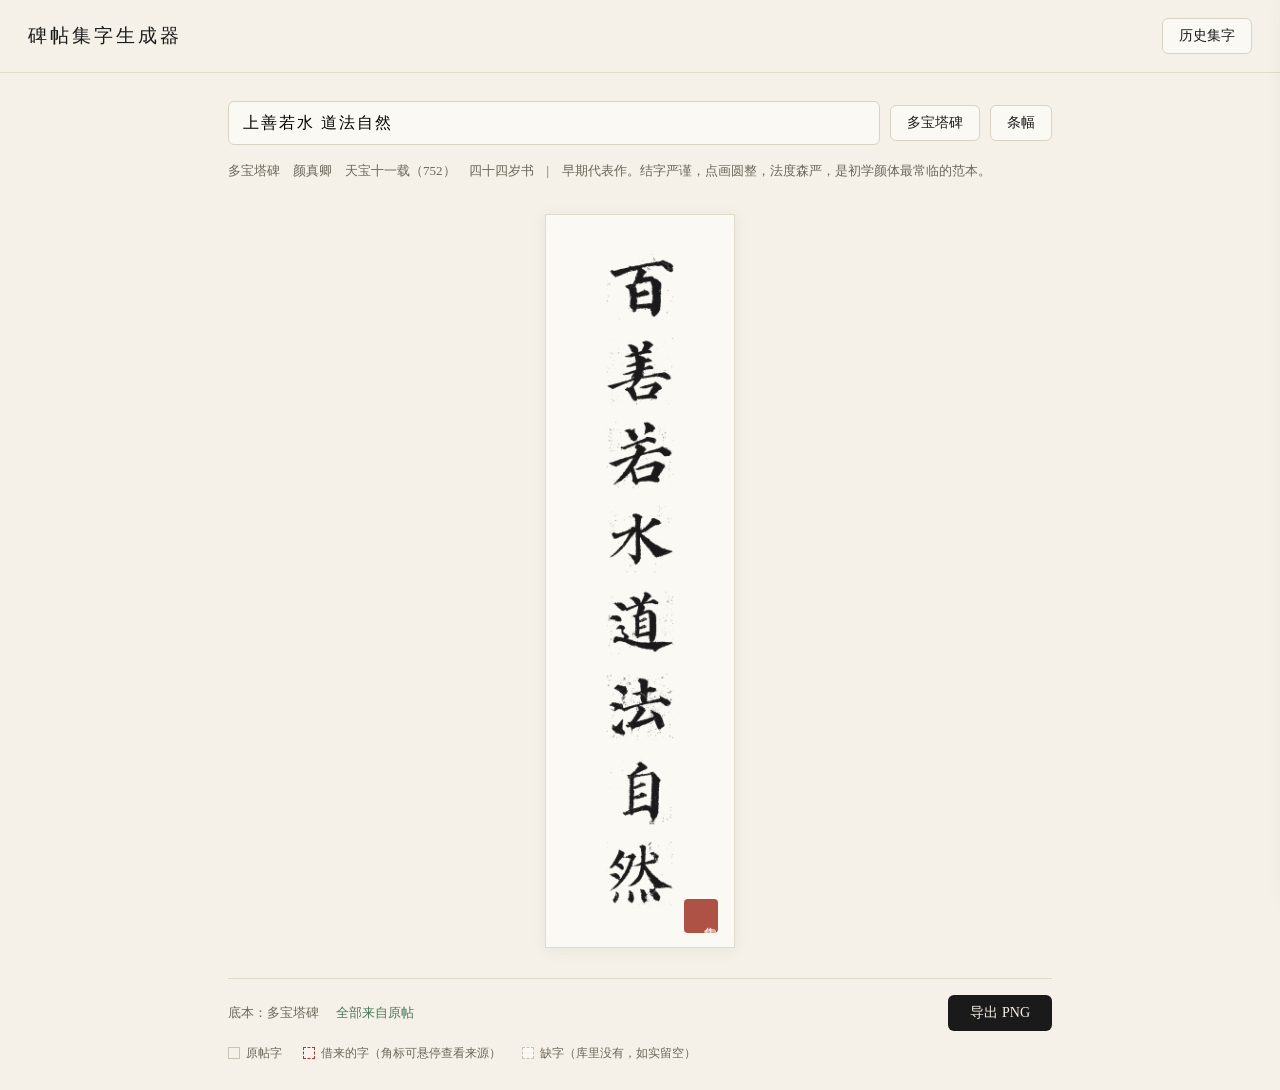
==== web/index.html @ 42e46e3f "前端搭建+测试，等待数据" ====
<!DOCTYPE html>
<html lang="zh-CN" data-page-node-id="PoXSFYNi9egnEVrEG8FPwe">
<head data-page-node-id="z7vvylhZ6XLhhasfhbYcDS">
<meta charset="UTF-8" data-page-node-id="A1B5g1z6TQz0RDO9oqLNQr">
<meta name="viewport" content="width=device-width, initial-scale=1" data-page-node-id="MuIYAdv2phf5uIZkKPqjcP">
<title>碑帖集字生成器</title>
<link rel="stylesheet" href="style.css" data-page-node-id="IcB8eewXYwDT5XZEuqdpUU">
</head>
<body data-page-node-id="g42c6vEauLNXxkxGmRFKpQ">

<header class="topbar" data-page-node-id="ZEiucWoKttqXVTKVbA5LQV">
  <div class="logo" data-page-node-id="zH87fqNtF1dRF7TKGhfFh7">碑帖集字生成器</div>
  <button class="ghost" id="btnHistory" data-page-node-id="iAsREY47fv35hivr58J6F5">历史集字</button>
</header>

<main data-page-node-id="W1yF9pCwH8JaneRxsjH8tr">
  <section class="panel" data-page-node-id="Lt58buv0THlxbLHks04Sgv">
    <div class="row" data-page-node-id="KdD2XFUH9l5Tf00s6TeVOu">
      <input id="input" type="text" value="上善若水 道法自然" placeholder="输入一句话；对联请用空格分隔上下联" data-page-node-id="TnnkihbDirbengheL3lZ30">
      <button class="pick" id="btnBook" data-page-node-id="PstMcnFaTiGnsrbPrAPo8D">多宝塔碑</button>
      <button class="pick" id="btnLayout" data-page-node-id="KDxjgt4svJtD3LAnMjnX55">条幅</button>
    </div>
    <p class="intro" id="intro" data-page-node-id="yrBNL8CUMLg8foGzc1xFFQ"></p>
  </section>

  <section class="stage" data-page-node-id="hpOHIgTHkry0eaatCOYhM5">
    <div class="paper" data-page-node-id="XkIh4xm1wtC2Z7TMZsymO9">
      <div class="strip" id="strip" data-page-node-id="yNUAGBFB0jrQSoFfKrf19T"></div>
      <div class="seal" aria-hidden="true"></div>
    </div>
  </section>

  <section class="footbar" data-page-node-id="05WVgeD60txyMHF4ep0aMw">
    <div class="meta" data-page-node-id="zonQIxD0BZKVv5IjvkyKGX">
      <span id="srcInfo" data-page-node-id="q1j4TudUSSFohd8UThv1Jd"></span>
      <span class="state" id="stateInfo" data-page-node-id="xio2CXDuVxIFLk4uQQMvks"></span>
    </div>
    <button class="primary" id="btnExport" data-page-node-id="1uhlFaOGq3Mh2qHqj0kIRc">导出 PNG</button>
  </section>

  <section class="legend" data-page-node-id="ZLfseDaN6XyqcUNEDbDiPi">
    <span class="lg" data-page-node-id="OpT70aha82l1AgyII3xhNd"><i class="sw normal" data-page-node-id="Yr0oyy7pjpxhljyJZxRPsq"></i>原帖字</span>
    <span class="lg" data-page-node-id="Jp7pAUW5Zle5Kvue6JY3iK"><i class="sw borrowed" data-page-node-id="7H3K8Dh6MF6Op1BE3G0eW1"></i>借来的字（角标可悬停查看来源）</span>
    <span class="lg" data-page-node-id="IQHHhQPVar0iAv4Hzkb7lf"><i class="sw missing" data-page-node-id="7rftCrnGpKrdBtlDjeU5Du"></i>缺字（库里没有，如实留空）</span>
  </section>
</main>

<div class="tip" id="tip" data-page-node-id="UM6le1sP8lPMt4aDyNH6Fa"></div>

<div class="history-mask" id="historyMask"></div>
<aside class="history-panel" id="historyPanel">
  <div class="hhead">
    <span>历史集字</span>
    <button class="ghost" id="historyClose">关闭</button>
  </div>
  <div class="hlist" id="historyList"></div>
</aside>

<script src="data.js"></script>
<script src="app.js"></script>
</body>
</html>
---- web/style.css ----
/* 碑帖集字生成器 · 样式
   配色：宣纸米白 + 墨黑 + 朱砂红
   字形：原帖字用真实拓本单字图（透明底墨字 PNG，base64 内嵌于 data.js） */

* { box-sizing: border-box; }

body {
  margin: 0;
  background: #F5F1E8;
  color: #1A1A1A;
  font-family: "Songti SC", "SimSun", "STSong", "Source Han Serif SC", serif;
}

.topbar {
  display: flex;
  align-items: center;
  justify-content: space-between;
  padding: 18px 28px;
  border-bottom: 1px solid #E0DACB;
  background: #F5F1E8;
}

.logo { font-size: 19px; letter-spacing: 3px; }

button {
  font-family: inherit;
  cursor: pointer;
  border-radius: 6px;
  transition: background 0.15s;
}

.ghost, .pick {
  background: #FBF9F3;
  border: 1px solid #D8D2C2;
  color: #1A1A1A;
  padding: 8px 16px;
  font-size: 14px;
}

.ghost:hover, .pick:hover { background: #FFFDF7; }

.primary {
  background: #1A1A1A;
  color: #F5F1E8;
  border: none;
  padding: 9px 22px;
  font-size: 14px;
}

.primary:hover { background: #333; }

main { max-width: 880px; margin: 0 auto; padding: 28px; }

.row { display: flex; gap: 10px; align-items: center; }

#input {
  flex: 1;
  padding: 12px 14px;
  font-size: 16px;
  font-family: inherit;
  letter-spacing: 2px;
  background: #FBF9F3;
  border: 1px solid #D8D2C2;
  border-radius: 6px;
}

.intro {
  margin: 14px 0 0;
  font-size: 13px;
  color: #6B6659;
  line-height: 1.9;
}

.stage { display: flex; justify-content: center; margin: 30px 0; }

.paper {
  position: relative;
  background: #FBF9F3;
  border: 1px solid #E0DACB;
  box-shadow: 0 2px 14px rgba(90, 80, 60, 0.08);
  padding: 34px 44px;
  min-width: 190px;
}

/* 页面印章：盖在纸的右下角 */
.seal {
  position: absolute;
  right: 16px;
  bottom: 14px;
  width: 34px;
  height: 34px;
  border-radius: 4px;
  background: #A84438;
  color: #FBF9F3;
  font-size: 13px;
  line-height: 1.3;
  text-align: center;
  writing-mode: vertical-rl;
  letter-spacing: 1px;
  padding-top: 3px;
  opacity: 0.92;
  user-select: none;
}
.seal::before { content: "集字"; }

.strip {
  display: flex;
  flex-direction: column;
  align-items: center;
  gap: 8px;
}

/* 对联：右为上联（第一列排右边），两列并排 */
.strip.duilian {
  flex-direction: row-reverse;
  align-items: flex-start;
  gap: 34px;
}

.col {
  display: flex;
  flex-direction: column;
  align-items: center;
  gap: 8px;
}

.glyph {
  position: relative;
  width: 76px;
  height: 76px;
  display: flex;
  align-items: center;
  justify-content: center;
  font-size: 50px;
  color: #1A1A1A;
  cursor: default;
}

/* 原帖字：真实拓本图，占满格子 */
.glyph img {
  width: 100%;
  height: 100%;
  object-fit: contain;
  pointer-events: none;
}

/* 输入简体、碑上是繁体时，左下角小字提示原输入 */
.glyph .variant {
  position: absolute;
  left: 3px;
  bottom: 2px;
  font-size: 10px;
  color: #B0AA99;
}

.glyph.borrowed {
  background: #FCF2F0;
  border: 1px dashed #9E3D32;
}

.glyph.borrowed .dot {
  position: absolute;
  top: 5px;
  right: 5px;
  width: 8px;
  height: 8px;
  border-radius: 50%;
  background: #9E3D32;
}

.glyph.missing {
  color: #B4AEA0;
  background: #FAF8F3;
  border: 1px dashed #C9C3B5;
  font-size: 20px;
}

/* 缺字格下方显示输入的原字 */
.glyph.missing .mini {
  position: absolute;
  bottom: 3px;
  left: 0;
  right: 0;
  text-align: center;
  font-size: 11px;
  letter-spacing: 0;
  color: #C0BAAB;
}

.footbar {
  display: flex;
  align-items: center;
  justify-content: space-between;
  border-top: 1px solid #E0DACB;
  padding-top: 16px;
}

.meta { font-size: 13px; color: #6B6659; }
.meta span { margin-right: 14px; }

.state.ok { color: #4A7A5A; }
.state.warn { color: #B07A2A; }
.state.none { color: #9A948A; }

.legend {
  margin-top: 14px;
  font-size: 12px;
  color: #6B6659;
}

.lg { margin-right: 18px; }

.sw {
  display: inline-block;
  width: 12px;
  height: 12px;
  margin-right: 6px;
  vertical-align: -2px;
  border: 1px solid #C9C3B5;
}

.sw.borrowed { background: #FCF2F0; border: 1px dashed #9E3D32; }
.sw.missing { background: #FAF8F3; border: 1px dashed #C9C3B5; }

.tip {
  position: absolute;
  display: none;
  max-width: 280px;
  padding: 10px 14px;
  background: #1A1A1A;
  color: #F5F1E8;
  font-size: 12px;
  line-height: 1.9;
  border-radius: 6px;
  white-space: pre-line;
  z-index: 30;
}

.tip.show { display: block; }

/* ---------- 历史集字面板 ---------- */

.history-mask {
  display: none;
  position: fixed;
  inset: 0;
  background: rgba(26, 26, 26, 0.35);
  z-index: 40;
}

.history-mask.open { display: block; }

.history-panel {
  position: fixed;
  top: 0;
  right: -360px;
  width: 340px;
  height: 100%;
  background: #FBF9F3;
  border-left: 1px solid #E0DACB;
  box-shadow: -6px 0 24px rgba(90, 80, 60, 0.18);
  transition: right 0.22s ease;
  z-index: 50;
  display: flex;
  flex-direction: column;
}

.history-panel.open { right: 0; }

.hhead {
  display: flex;
  align-items: center;
  justify-content: space-between;
  padding: 16px 18px;
  border-bottom: 1px solid #E0DACB;
  font-size: 15px;
  letter-spacing: 2px;
}

.hlist {
  flex: 1;
  overflow-y: auto;
  padding: 10px 14px;
}

.hrow {
  display: flex;
  align-items: center;
  gap: 10px;
  padding: 10px 10px;
  border: 1px solid #EAE5D6;
  border-radius: 6px;
  margin-bottom: 8px;
  cursor: pointer;
  background: #FFFDF7;
}

.hrow:hover { border-color: #D8D2C2; background: #FBF7EC; }

.htext {
  flex: 1;
  font-size: 15px;
  letter-spacing: 1px;
  overflow: hidden;
  text-overflow: ellipsis;
  white-space: nowrap;
}

.hmeta {
  font-size: 11px;
  color: #9A948A;
  white-space: nowrap;
}

.hdel {
  background: none;
  border: none;
  color: #B4AEA0;
  font-size: 12px;
  padding: 4px 6px;
}

.hdel:hover { color: #9E3D32; }

.empty {
  padding: 30px 10px;
  text-align: center;
  color: #9A948A;
  font-size: 13px;
  line-height: 2;
}
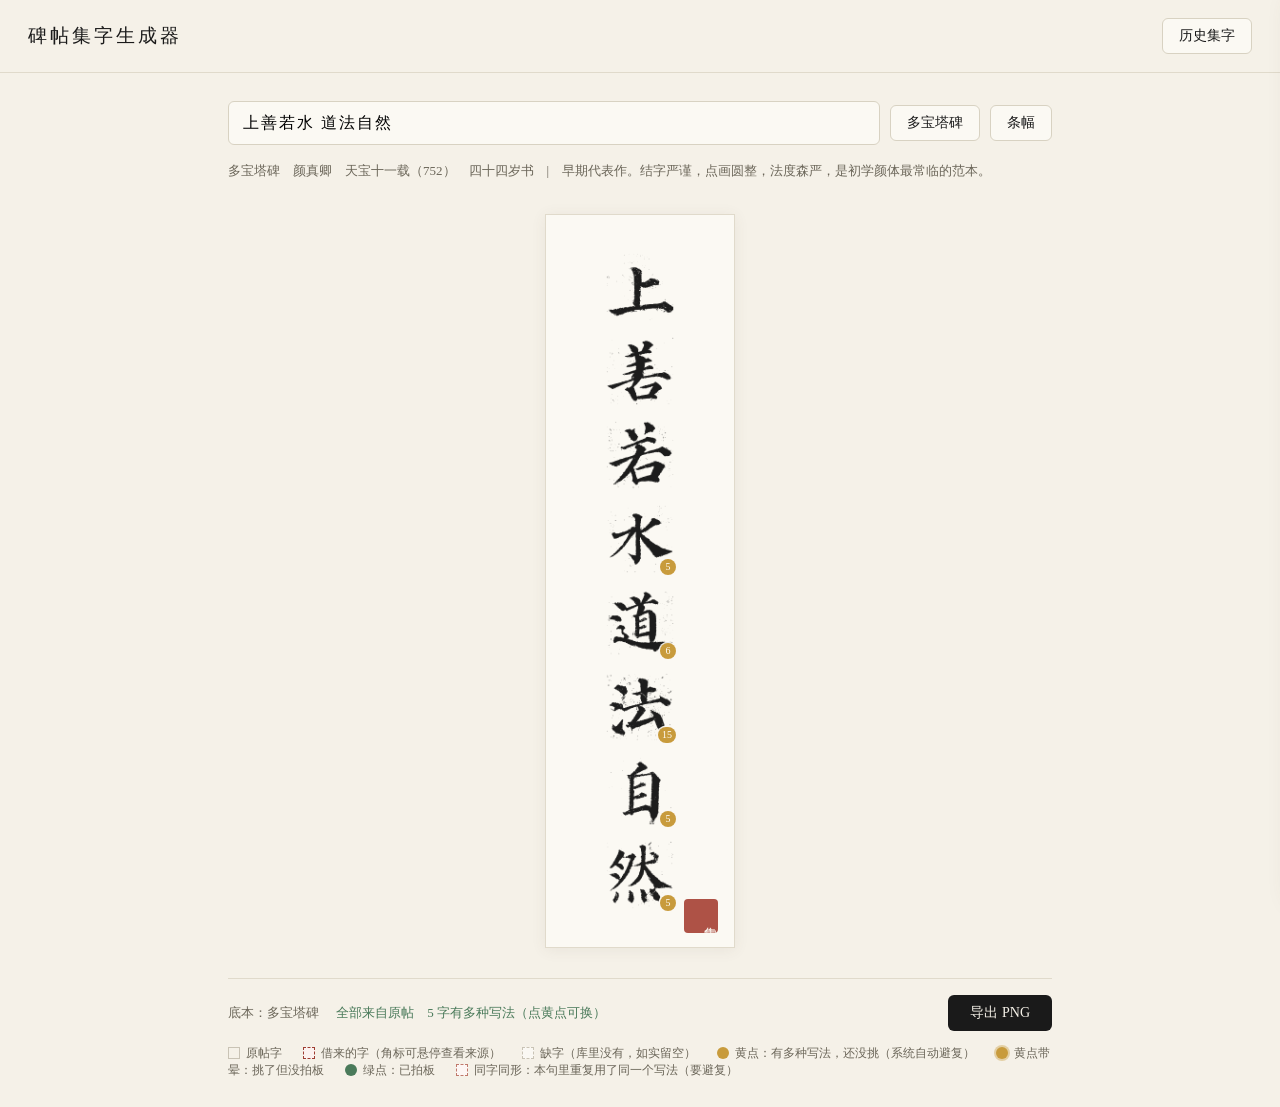
==== commit a7663fbe: "碑文05~09页入库1030字，前端支持多版本选择与自动避复" ====
--- a/web/index.html
+++ b/web/index.html
@@ -30,6 +30,26 @@
     </div>
   </section>
 
+  <!-- 多版本选择：点字格右下角的黄点展开，选完自动收起，角标变绿 -->
+  <section class="versions" id="versions">
+    <div class="vhead">
+      <span id="vTitle"></span>
+      <span class="vact">
+        <button class="ghost" id="vDefault"
+          data-tip="丢掉这次的选择，回到系统自动分配的那一版。&#10;自动避复的规则：这个字在本句第 n 次出现，就用第 n 种写法。">恢复默认</button>
+      </span>
+    </div>
+    <div class="vgrid" id="vGrid"></div>
+    <div class="vfoot">
+      <button class="primary" id="vConfirm"
+        data-tip="就用现在这一版。&#10;收起面板，角标变绿，并记在本机——下次打开还是它。">选好了</button>
+      <button class="ghost" id="vLater"
+        data-tip="先这样，但还不拍板。&#10;改动会留着，角标保持黄色——方便你把整句都试一遍，再回来逐个定。">再想想</button>
+      <span class="vfoot-note">点一个写法，上方立刻换，面板不关，可以连着试</span>
+    </div>
+    <p class="vhint">每个写法下面标着「本句<b>别处</b>还有几处用了它」。<b class="warn">标红</b>的表示选了会跟别处撞成同字同形——书法忌讳这个，叫避复。系统自动避让时会绕开，你手动挑的时候也照看得见；鼠标停在红字上，会告诉你撞在第几个字。</p>
+  </section>
+
   <section class="footbar" data-page-node-id="05WVgeD60txyMHF4ep0aMw">
     <div class="meta" data-page-node-id="zonQIxD0BZKVv5IjvkyKGX">
       <span id="srcInfo" data-page-node-id="q1j4TudUSSFohd8UThv1Jd"></span>
@@ -42,6 +62,10 @@
     <span class="lg" data-page-node-id="OpT70aha82l1AgyII3xhNd"><i class="sw normal" data-page-node-id="Yr0oyy7pjpxhljyJZxRPsq"></i>原帖字</span>
     <span class="lg" data-page-node-id="Jp7pAUW5Zle5Kvue6JY3iK"><i class="sw borrowed" data-page-node-id="7H3K8Dh6MF6Op1BE3G0eW1"></i>借来的字（角标可悬停查看来源）</span>
     <span class="lg" data-page-node-id="IQHHhQPVar0iAv4Hzkb7lf"><i class="sw missing" data-page-node-id="7rftCrnGpKrdBtlDjeU5Du"></i>缺字（库里没有，如实留空）</span>
+    <span class="lg"><i class="sw vdot-y"></i>黄点：有多种写法，还没挑（系统自动避复）</span>
+    <span class="lg"><i class="sw vdot-t"></i>黄点带晕：挑了但没拍板</span>
+    <span class="lg"><i class="sw vdot-g"></i>绿点：已拍板</span>
+    <span class="lg"><i class="sw dup"></i>同字同形：本句里重复用了同一个写法（要避复）</span>
   </section>
 </main>
 
--- a/web/style.css
+++ b/web/style.css
@@ -175,6 +175,13 @@
   font-size: 20px;
 }
 
+/* 同字同形：本句里同一个写法被用了两次以上（书法忌讳，要避复） */
+.glyph.dup {
+  background: #FDF6F4;
+  outline: 1px dashed #C0796B;
+  outline-offset: -1px;
+}
+
 /* 缺字格下方显示输入的原字 */
 .glyph.missing .mini {
   position: absolute;
@@ -187,6 +194,179 @@
   color: #C0BAAB;
 }
 
+/* ---------- 多版本角标 ----------
+   挂在字格右下角：黄=用的是默认版本（还没挑），绿=手动挑过
+   角标里写的是这个字在碑里一共有几种写法 */
+.glyph .vdot {
+  position: absolute;
+  right: 2px;
+  bottom: 2px;
+  min-width: 16px;
+  height: 16px;
+  padding: 0 4px;
+  border-radius: 8px;
+  background: #C89B3C;
+  color: #FFFDF7;
+  font-size: 10px;
+  line-height: 16px;
+  text-align: center;
+  cursor: pointer;
+  user-select: none;
+  box-shadow: 0 0 0 1.5px rgba(251, 249, 243, 0.9);
+  transition: transform 0.12s, background 0.12s;
+}
+
+.glyph .vdot:hover { transform: scale(1.2); }
+
+/* 挑过了但还没拍板：黄点外面多一圈浅黄晕 */
+.glyph .vdot.tentative {
+  box-shadow: 0 0 0 1.5px rgba(251, 249, 243, 0.9), 0 0 0 3px rgba(200, 155, 60, 0.4);
+}
+
+/* 拍板了 */
+.glyph .vdot.picked { background: #4A7A5A; }
+
+/* ---------- 版本选择区 ---------- */
+
+.versions {
+  display: none;
+  margin: 4px 0 24px;
+  padding: 16px 18px;
+  background: #FBF9F3;
+  border: 1px solid #E0DACB;
+  border-radius: 8px;
+  box-shadow: 0 2px 10px rgba(90, 80, 60, 0.06);
+}
+
+.versions.open {
+  display: block;
+  animation: vfade 0.18s ease;
+}
+
+@keyframes vfade {
+  from { opacity: 0; transform: translateY(-6px); }
+  to { opacity: 1; transform: none; }
+}
+
+.vhead {
+  display: flex;
+  align-items: center;
+  justify-content: space-between;
+  gap: 12px;
+  font-size: 14px;
+  letter-spacing: 1px;
+  padding-bottom: 12px;
+  border-bottom: 1px solid #EAE5D6;
+}
+
+.vact { display: flex; gap: 8px; flex-shrink: 0; }
+.vact .ghost { padding: 5px 12px; font-size: 13px; }
+
+.vgrid {
+  display: grid;
+  grid-template-columns: repeat(auto-fill, minmax(86px, 1fr));
+  gap: 10px;
+  padding: 14px 0 4px;
+  max-height: 340px;
+  overflow-y: auto;
+}
+
+.vitem {
+  position: relative;
+  padding: 6px 4px 38px;
+  border: 1px solid #EAE5D6;
+  border-radius: 6px;
+  background: #FFFDF7;
+  cursor: pointer;
+  text-align: center;
+  transition: border-color 0.12s, background 0.12s;
+}
+
+.vitem:hover { border-color: #C89B3C; background: #FFFBF0; }
+
+.vitem.on {
+  border-color: #4A7A5A;
+  background: #F4F8F4;
+  box-shadow: 0 0 0 2px rgba(74, 122, 90, 0.18);
+}
+
+.vitem img {
+  width: 100%;
+  height: 58px;
+  object-fit: contain;
+  pointer-events: none;
+}
+
+.vcap {
+  position: absolute;
+  left: 5px;
+  bottom: 21px;
+  font-size: 10px;
+  color: #4A7A5A;
+}
+
+.vitem:not(.on) .vcap { color: #9A948A; }
+
+.vsrc {
+  position: absolute;
+  right: 5px;
+  bottom: 21px;
+  font-size: 10px;
+  color: #B4AEA0;
+}
+
+/* 避复提示：这个写法在本句别处还用了几处 */
+.vused {
+  position: absolute;
+  left: 0;
+  right: 0;
+  bottom: 5px;
+  font-size: 10px;
+  text-align: center;
+  color: #B4AEA0;
+  letter-spacing: 0;
+}
+
+/* 撞了：朱砂色提醒，鼠标停上去能看见撞在第几个字 */
+.vused.dup {
+  color: #9E3D32;
+  font-weight: bold;
+}
+
+/* 按钮行：【选好了】确认，【再想想】留着改动先不拍板 */
+.vfoot {
+  display: flex;
+  align-items: center;
+  gap: 10px;
+  padding-top: 14px;
+  border-top: 1px solid #EAE5D6;
+}
+
+.vfoot .primary, .vfoot .ghost {
+  padding: 8px 22px;
+  font-size: 14px;
+  letter-spacing: 1px;
+}
+
+.vfoot .ghost { color: #6B6659; }
+
+.vfoot-note {
+  font-size: 12px;
+  color: #9A948A;
+  line-height: 1.6;
+  margin-left: 2px;
+}
+
+.vhint {
+  margin: 12px 0 0;
+  font-size: 12px;
+  line-height: 1.8;
+  color: #8A8474;
+}
+
+.vhint b { color: #6B6659; font-weight: normal; }
+.vhint b.warn { color: #9E3D32; }
+
 .footbar {
   display: flex;
   align-items: center;
@@ -221,6 +401,17 @@
 
 .sw.borrowed { background: #FCF2F0; border: 1px dashed #9E3D32; }
 .sw.missing { background: #FAF8F3; border: 1px dashed #C9C3B5; }
+.sw.dup { background: #FDF6F4; border: 1px dashed #C0796B; }
+
+/* 图例里的小圆点：黄=没挑、黄带晕=挑了没拍板、绿=已拍板 */
+.sw.vdot-y, .sw.vdot-g, .sw.vdot-t {
+  border: none;
+  border-radius: 50%;
+  width: 12px;
+}
+.sw.vdot-y { background: #C89B3C; }
+.sw.vdot-g { background: #4A7A5A; }
+.sw.vdot-t { background: #C89B3C; box-shadow: 0 0 0 2px rgba(200, 155, 60, 0.4); }
 
 .tip {
   position: absolute;
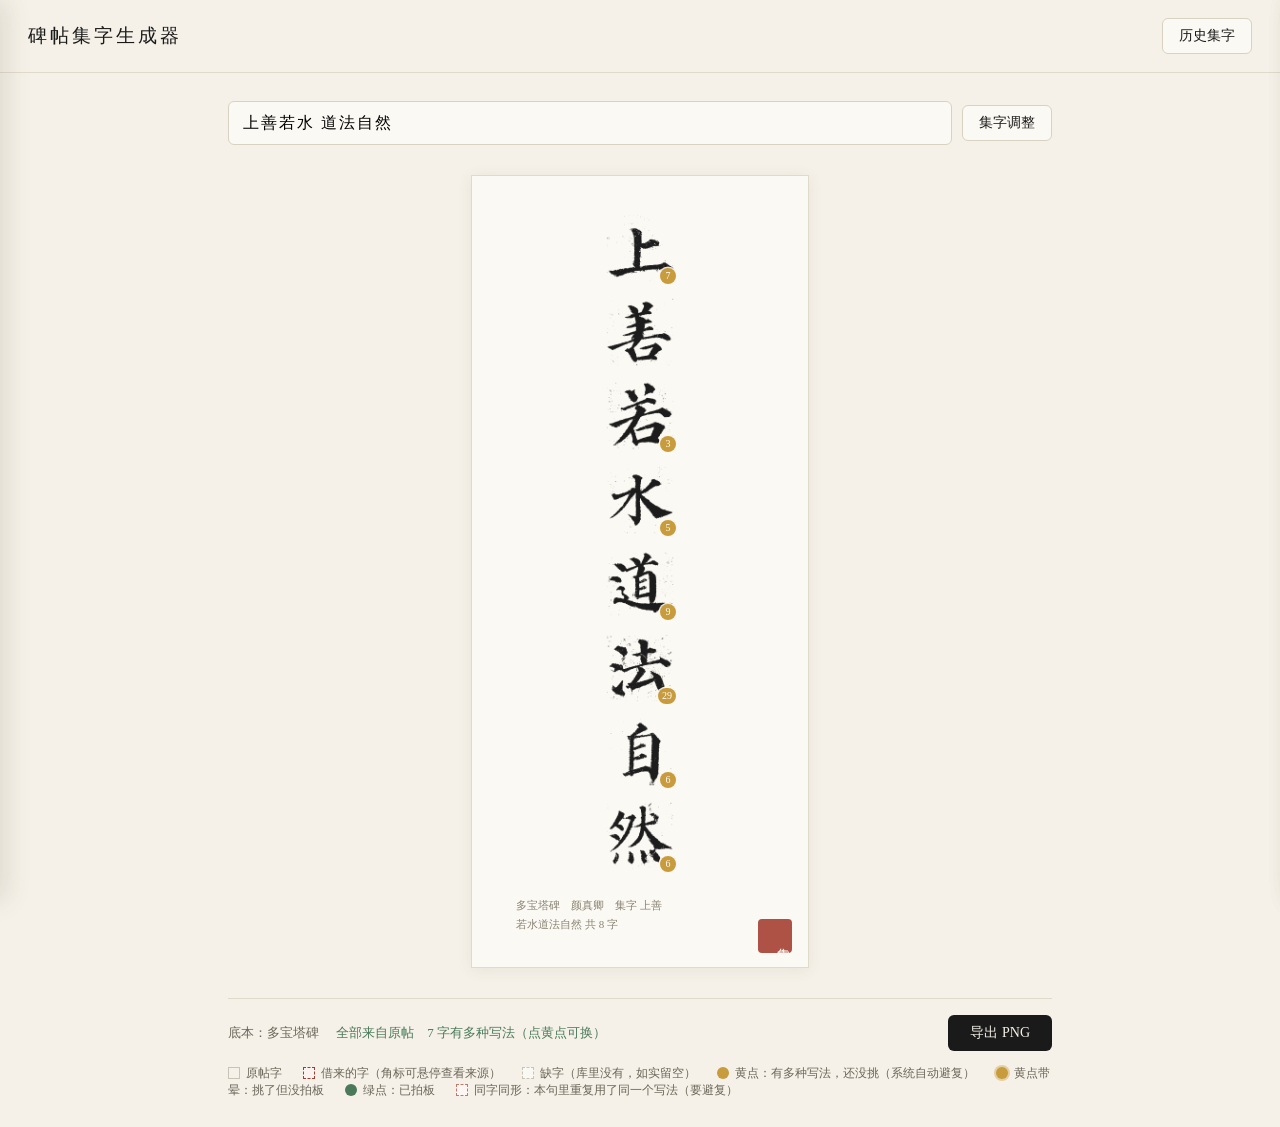
==== commit 282f24c4: "集字调整面板上线（样式篇），自检112项全过 - 前端：新增集字调整抽屉——目录在右、窗格向左展开，收纳底本/排版/字色/落款印章 - 前端：三种字色（墨色/朱砂/原图）共用同一张字形图，体积零开销 " ====
--- a/web/index.html
+++ b/web/index.html
@@ -17,16 +17,16 @@
   <section class="panel" data-page-node-id="Lt58buv0THlxbLHks04Sgv">
     <div class="row" data-page-node-id="KdD2XFUH9l5Tf00s6TeVOu">
       <input id="input" type="text" value="上善若水 道法自然" placeholder="输入一句话；对联请用空格分隔上下联" data-page-node-id="TnnkihbDirbengheL3lZ30">
-      <button class="pick" id="btnBook" data-page-node-id="PstMcnFaTiGnsrbPrAPo8D">多宝塔碑</button>
-      <button class="pick" id="btnLayout" data-page-node-id="KDxjgt4svJtD3LAnMjnX55">条幅</button>
+      <button class="pick" id="btnAdjust"
+        data-tip="打开右侧的调整面板：底本、排版、字色都在这里。&#10;面板从右边滑出来，左边的目录可以切换分组。">集字调整</button>
     </div>
-    <p class="intro" id="intro" data-page-node-id="yrBNL8CUMLg8foGzc1xFFQ"></p>
   </section>
 
   <section class="stage" data-page-node-id="hpOHIgTHkry0eaatCOYhM5">
-    <div class="paper" data-page-node-id="XkIh4xm1wtC2Z7TMZsymO9">
+    <div class="paper" id="mainPaper" data-page-node-id="XkIh4xm1wtC2Z7TMZsymO9">
       <div class="strip" id="strip" data-page-node-id="yNUAGBFB0jrQSoFfKrf19T"></div>
-      <div class="seal" aria-hidden="true"></div>
+      <div class="credit" id="credit"></div>
+      <div class="seal" id="seal" aria-hidden="true"></div>
     </div>
   </section>
 
@@ -71,6 +71,38 @@
 
 <div class="tip" id="tip" data-page-node-id="UM6le1sP8lPMt4aDyNH6Fa"></div>
 
+<!-- 预览窗格：和右边的设置抽屉对称，从左边滑出。
+     它显示的是"改动后"，主区域保持"改动前"，两边并排一眼看出差别 -->
+<aside class="preview" id="preview">
+  <div class="phead">
+    <span>改动后（预览）</span>
+    <button class="ghost" id="btnZoom"
+      data-tip="把预览铺满设置窗口以外的整块屏幕。&#10;长对联、长条幅用它看全；再点一次还原。">放大</button>
+  </div>
+  <div class="pbody" id="pbody">
+    <div class="pcol before" id="paneBefore">
+      <div class="plabel">改动前（现在这样）</div>
+      <div class="paper" id="beforePaper">
+        <div class="strip" id="beforeStrip"></div>
+        <div class="credit" id="beforeCredit"></div>
+        <div class="seal" aria-hidden="true"></div>
+      </div>
+    </div>
+    <div class="pcol after">
+      <div class="plabel">改动后（应用之后）</div>
+      <div class="paper" id="previewPaper">
+        <div class="strip" id="previewStrip"></div>
+        <div class="credit" id="previewCredit"></div>
+        <div class="seal" id="previewSeal" aria-hidden="true"></div>
+      </div>
+    </div>
+  </div>
+  <div class="pfoot">
+    <span id="previewState"></span>
+    <span class="pn">这里就是导出 PNG 的样子</span>
+  </div>
+</aside>
+
 <div class="history-mask" id="historyMask"></div>
 <aside class="history-panel" id="historyPanel">
   <div class="hhead">
@@ -80,6 +112,77 @@
   <div class="hlist" id="historyList"></div>
 </aside>
 
+<!-- 集字调整：抽屉从右侧滑出，目录在右、窗格向左展开 -->
+<div class="drawer-mask" id="drawerMask"></div>
+<aside class="drawer" id="drawer">
+  <div class="dhead">
+    <span>集字调整</span>
+    <button class="ghost" id="drawerClose">收起</button>
+  </div>
+  <div class="dbody">
+    <div class="dpanes" id="dpanes">
+
+      <section class="dpane" data-key="style">
+        <h3 class="dtitle">底本</h3>
+        <div class="seg" id="bookSeg"></div>
+        <div class="bkinfo" id="bookInfo"></div>
+
+        <h3 class="dtitle">排版</h3>
+        <div class="seg" id="segLayout">
+          <button class="segbtn" data-v="条幅" id="btnLayout"
+            data-tip="单列竖排，从上往下一路写下来。&#10;最常见的条幅形式。">条幅</button>
+          <button class="segbtn" data-v="对联"
+            data-tip="两列并排。输入时用空格分隔上下联，&#10;如「上善若水 道法自然」——右边那一列是上联。">对联</button>
+        </div>
+
+        <h3 class="dtitle">字色</h3>
+        <div class="seg" id="segInk">
+          <button class="segbtn" data-v="ink" id="btnInk"
+            data-tip="碑刻最常见的样子：宣纸底、墨色字。">墨色</button>
+          <button class="segbtn" data-v="red"
+            data-tip="朱砂拓。古人用朱砂捶碑，多用于初拓、&#10;或为区别不同拓本。&#10;同一张字形图换的填充色，没有额外存图。">朱砂</button>
+          <button class="segbtn" data-v="rub"
+            data-tip="碑帖拓片本来的样子：黑底白字。&#10;整幅翻转得到的观感，不是另存一份原照片&#10;——那样体积要翻倍。">原图</button>
+        </div>
+        <p class="dnote">三种字色共用同一张字形图，只是换填充色或整幅反色，所以不额外占任何体积。</p>
+
+        <h3 class="dtitle">落款与印章</h3>
+        <div class="seg" id="segTail">
+          <button class="segbtn" data-v="credit"
+            data-tip="纸左下角那一行小字（碑名·作者·集了哪句·共几字）。&#10;关掉就是一张纯粹的字幅。">落款</button>
+          <button class="segbtn" data-v="seal"
+            data-tip="右下角那枚朱砂印。默认的是程序画的「集字」印，&#10;也可以换成你自己的。">印章</button>
+        </div>
+        <div class="sealbox">
+          <div class="sealprev">
+            <i id="sealPrevImg" class="empty"></i>
+            <span id="sealPrevTxt">默认「集字」印</span>
+          </div>
+          <div class="sealact">
+            <button class="ghost" id="btnSeal"
+              data-tip="选一张自己的印章图片。&#10;我在本机把白底去掉、缩到 160px 存起来——&#10;不联网、不上传任何东西。">更换印章…</button>
+            <button class="ghost" id="btnSealReset"
+              data-tip="丢掉自己上传的那枚，用回默认的「集字」印。">用回默认</button>
+            <input type="file" id="sealFile" accept="image/png,image/jpeg,image/webp,bmp" hidden>
+          </div>
+          <label class="sld">去白底强度
+            <input type="range" id="sealThr" min="150" max="250" value="235">
+          </label>
+          <p class="dnote" id="sealNote">截图/扫描件底色常常不是纯白。盖上去还带着白方块，就把强度调低一点（更狠地去白）。</p>
+        </div>
+      </section>
+
+    </div>
+    <nav class="dmenu" id="dmenu"></nav>
+  </div>
+  <div class="dfoot">
+    <button class="primary" id="btnApply">应用改动</button>
+    <button class="ghost" id="btnCancel"
+      data-tip="丢掉这次没应用的改动，回到打开面板时的样子。">放弃</button>
+    <span class="dfnote" id="dfnote"></span>
+  </div>
+</aside>
+
 <script src="data.js"></script>
 <script src="app.js"></script>
 </body>
--- a/web/style.css
+++ b/web/style.css
@@ -3,6 +3,22 @@
    字形：原帖字用真实拓本单字图（透明底墨字 PNG，base64 内嵌于 data.js） */
 
 * { box-sizing: border-box; }
+
+/* 三种样式：墨色 / 朱砂 / 原图（拓片观感）
+   前两个共用同一张字形图，只换 --ink；原图是整幅反色。
+   三者存储开销都为 0 —— 字形图是「透明底 + 单色墨」，颜色可以事后给。 */
+/* 字色只作用在"纸"这一层，不放在 body 上。
+   为什么：预览窗格也是 body 的后代。字色放 body 上时，主区域应用过的颜色会
+   顺着 CSS 继承渗进预览（--ink 是继承属性），而 .paper 反色规则也会命中预览那张纸，
+   于是出现"选墨色没变化""选朱砂变成黑底蓝字"这类叠加怪象。
+   放在 .paper 上，主区域和预览各管各的，谁也不影响谁。 */
+/* 版本选择面板也跟着上色：挑写法的时候，看到的颜色得和主区域一致，
+   不然朱砂模式下点开面板全是黑字，等于一边挑一边骗自己。 */
+.paper.ink-red, .versions.ink-red { --ink: #B23A30; }
+
+/* 原图：碑帖拓片本来就是黑底白字，整张翻转就是这个观感 */
+.paper.ink-rub, .versions.ink-rub { filter: invert(1); }
+.paper.ink-rub .seal { filter: invert(1); }
 
 body {
   margin: 0;
@@ -49,7 +65,12 @@
 
 .primary:hover { background: #333; }
 
-main { max-width: 880px; margin: 0 auto; padding: 28px; }
+main { max-width: 880px; margin: 0 auto; padding: 28px; transition: padding-left 0.22s ease; }
+
+/* 预览窗格滑出来时，把主内容往右推——不能盖住，否则"改动前"就看不见了 */
+body.previewing { --pw: min(400px, 30vw); }
+body.previewing.zoomed { --pw: calc(100vw - 470px); }
+body.previewing main { padding-left: var(--pw); }
 
 .row { display: flex; gap: 10px; align-items: center; }
 
@@ -64,13 +85,6 @@
   border-radius: 6px;
 }
 
-.intro {
-  margin: 14px 0 0;
-  font-size: 13px;
-  color: #6B6659;
-  line-height: 1.9;
-}
-
 .stage { display: flex; justify-content: center; margin: 30px 0; }
 
 .paper {
@@ -80,6 +94,16 @@
   box-shadow: 0 2px 14px rgba(90, 80, 60, 0.08);
   padding: 34px 44px;
   min-width: 190px;
+}
+
+/* 落款：纸左下角那一行小字，和导出 PNG 里是同一句 */
+.credit {
+  margin-top: 22px;
+  font-size: 11px;
+  line-height: 1.7;
+  color: #8A8474;
+  max-width: 62%;
+  letter-spacing: 0;
 }
 
 /* 页面印章：盖在纸的右下角 */
@@ -100,8 +124,14 @@
   padding-top: 3px;
   opacity: 0.92;
   user-select: none;
+  background-size: contain;
+  background-repeat: no-repeat;
+  background-position: center;
 }
 .seal::before { content: "集字"; }
+
+/* 换成自己上传的那枚后，就别再画「集字」两个字了 */
+.seal.custom::before { content: ""; }
 
 .strip {
   display: flex;
@@ -136,11 +166,36 @@
   cursor: default;
 }
 
-/* 原帖字：真实拓本图，占满格子 */
+/* 原帖字：真实拓本图，占满格子
+
+   字形图是「透明底 + 单色墨」，所以颜色可以随时换掉：
+   把图当遮罩，颜色由 --ink 给。朱砂、墨色共用同一张图，
+   不必各存一份 —— 三种样式的体积开销都是 0。
+   （img 元素保留在 DOM 里只是为了让自检能查到，显示交给下面的 ::before） */
 .glyph img {
   width: 100%;
   height: 100%;
   object-fit: contain;
+  pointer-events: none;
+  visibility: hidden;
+}
+
+.glyph::before {
+  content: '';
+  position: absolute;
+  left: 0;
+  top: 0;
+  right: 0;
+  bottom: 0;
+  background-color: var(--ink, #1A1A1A);
+  -webkit-mask-image: var(--gimg);
+  mask-image: var(--gimg);
+  -webkit-mask-size: contain;
+  mask-size: contain;
+  -webkit-mask-repeat: no-repeat;
+  mask-repeat: no-repeat;
+  -webkit-mask-position: center;
+  mask-position: center;
   pointer-events: none;
 }
 
@@ -290,10 +345,33 @@
   box-shadow: 0 0 0 2px rgba(74, 122, 90, 0.18);
 }
 
+/* 缩略图和主区域的字格走同一套做法：把字形图当遮罩，颜色由 --ink 给。
+   这样朱砂模式下挑写法，面板里看到的也是朱砂，不是原帖的墨色。
+   （img 留在 DOM 里只是为了让自检能查到，显示交给下面的 ::before） */
 .vitem img {
   width: 100%;
   height: 58px;
   object-fit: contain;
+  pointer-events: none;
+  visibility: hidden;
+}
+
+.vitem::before {
+  content: '';
+  position: absolute;
+  left: 4px;
+  right: 4px;
+  top: 6px;
+  height: 58px;
+  background-color: var(--ink, #1A1A1A);
+  -webkit-mask-image: var(--gimg);
+  mask-image: var(--gimg);
+  -webkit-mask-size: contain;
+  mask-size: contain;
+  -webkit-mask-repeat: no-repeat;
+  mask-repeat: no-repeat;
+  -webkit-mask-position: center;
+  mask-position: center;
   pointer-events: none;
 }
 
@@ -424,7 +502,7 @@
   line-height: 1.9;
   border-radius: 6px;
   white-space: pre-line;
-  z-index: 30;
+  z-index: 80;   /* 浮在最上面：抽屉和预览窗格里都要看得见 */
 }
 
 .tip.show { display: block; }
@@ -520,3 +598,417 @@
   font-size: 13px;
   line-height: 2;
 }
+
+/* ---------- 预览窗格（改动后） ----------
+   和右边的设置抽屉左右对称：设置从右滑出，预览从左滑出。
+   主区域保持"改动前"，两边并排一眼看出差别。 */
+
+.preview {
+  position: fixed;
+  top: 0;
+  left: calc(-1 * var(--pw, 400px));
+  width: var(--pw, 400px);
+  height: 100%;
+  background: #F3EFE4;
+  border-right: 1px solid #E0DACB;
+  box-shadow: 6px 0 24px rgba(90, 80, 60, 0.14);
+  transition: left 0.22s ease, width 0.22s ease;
+  /* 65 = 压在遮罩（60）之上、抽屉（70）之下：
+     这样预览区还能滚动、还能点，长对联才看得全 */
+  z-index: 65;
+  display: flex;
+  flex-direction: column;
+}
+
+.preview.open { left: 0; }
+
+.phead {
+  display: flex;
+  align-items: center;
+  justify-content: space-between;
+  gap: 10px;
+  padding: 14px 16px;
+  border-bottom: 1px solid #E0DACB;
+  font-size: 14px;
+  letter-spacing: 2px;
+  color: #6B6659;
+}
+
+.phead .ghost { padding: 5px 12px; font-size: 13px; }
+.phead .ghost.on { background: #1A1A1A; color: #F5F1E8; border-color: #1A1A1A; }
+
+/* 预览区可滚动：长对联也能整幅看完 */
+.pbody {
+  flex: 1;
+  overflow: auto;
+  padding: 20px 16px;
+  display: flex;
+  justify-content: center;
+  align-items: flex-start;
+}
+
+.pcol { display: flex; flex-direction: column; gap: 8px; }
+.pcol .paper { padding: 26px 30px; flex-shrink: 0; }
+
+/* 平时只显示"改动后"——"改动前"就是主区域本身，不用重复摆一遍 */
+.pcol.before { display: none; }
+
+.plabel {
+  display: none;
+  font-size: 12px;
+  letter-spacing: 2px;
+  color: #6B6659;
+  padding-left: 2px;
+}
+
+/* 放大：预览铺满设置窗口以外的整块屏幕，左右两栏并排，各自能滚动 */
+.pbody.side { gap: 24px; }
+
+.pbody.side .pcol.before { display: flex; }
+.pbody.side .plabel { display: block; }
+
+/* 放大后预览占满了，主内容缩回原位（它在预览底下，此时以两栏对比为准） */
+body.previewing.zoomed main { padding-left: 0; }
+
+.pfoot {
+  padding: 10px 16px;
+  border-top: 1px solid #E0DACB;
+  font-size: 12px;
+  color: #6B6659;
+  display: flex;
+  flex-direction: column;
+  gap: 2px;
+}
+
+.pfoot .pn { font-size: 11px; color: #9A948A; }
+
+/* ---------- 集字调整抽屉 ----------
+   从右边滑出。目录竖排在抽屉最右侧，点一项，窗格朝左边展开。 */
+
+.drawer-mask {
+  display: none;
+  position: fixed;
+  inset: 0;
+  background: rgba(26, 26, 26, 0.35);
+  z-index: 60;
+}
+
+.drawer-mask.open { display: block; }
+
+.drawer {
+  position: fixed;
+  top: 0;
+  right: -470px;
+  width: 450px;
+  max-width: 94vw;
+  height: 100%;
+  background: #FBF9F3;
+  border-left: 1px solid #E0DACB;
+  box-shadow: -6px 0 24px rgba(90, 80, 60, 0.18);
+  transition: right 0.22s ease;
+  z-index: 70;
+  display: flex;
+  flex-direction: column;
+}
+
+.drawer.open { right: 0; }
+
+.dhead {
+  display: flex;
+  align-items: center;
+  justify-content: space-between;
+  padding: 16px 18px;
+  border-bottom: 1px solid #E0DACB;
+  font-size: 15px;
+  letter-spacing: 2px;
+}
+
+.dbody { flex: 1; display: flex; min-height: 0; }
+
+/* 窗格区在左，目录在右——所以 "on" 的标记画在目录项的左边缘，指向窗格 */
+.dpanes {
+  flex: 1;
+  min-width: 0;
+  overflow-y: auto;
+  padding: 16px 18px 28px;
+}
+
+.dmenu {
+  width: 100px;
+  flex-shrink: 0;
+  border-left: 1px solid #EAE5D6;
+  background: #F6F2E7;
+  padding: 8px 0;
+  overflow-y: auto;
+}
+
+.dmi {
+  display: block;
+  width: 100%;
+  text-align: right;
+  padding: 12px 14px;
+  background: none;
+  border: none;
+  border-left: 3px solid transparent;
+  font-family: inherit;
+  font-size: 14px;
+  letter-spacing: 2px;
+  color: #6B6659;
+}
+
+.dmi:hover { background: #FFFDF7; color: #1A1A1A; }
+
+.dmi.on {
+  background: #FFFDF7;
+  color: #1A1A1A;
+  font-weight: bold;
+  border-left-color: #9E3D32;
+}
+
+/* 排好队还没开工的：灰着，但点得开，说明里写清楚轮到第几项 */
+.dmi.todo { color: #B4AEA0; }
+.dmi.todo.on { color: #8A8474; border-left-color: #D8D2C2; }
+
+.dpane { display: none; }
+
+/* 窗格从右边滑向左边展开 */
+.dpane.on {
+  display: block;
+  animation: dslide 0.2s ease;
+}
+
+@keyframes dslide {
+  from { opacity: 0; transform: translateX(22px); }
+  to { opacity: 1; transform: none; }
+}
+
+.dtitle {
+  margin: 22px 0 10px;
+  padding-bottom: 6px;
+  font-size: 13px;
+  font-weight: normal;
+  letter-spacing: 3px;
+  color: #6B6659;
+  border-bottom: 1px solid #EAE5D6;
+}
+
+.dtitle:first-child { margin-top: 0; }
+
+.dnote {
+  margin: 10px 0 0;
+  font-size: 12px;
+  line-height: 1.9;
+  color: #8A8474;
+  white-space: pre-line;
+}
+
+/* 分段选择：排版 / 字色，点哪个用哪个 */
+.seg { display: flex; gap: 8px; }
+
+.segbtn {
+  flex: 1;
+  padding: 9px 6px;
+  font-size: 14px;
+  letter-spacing: 1px;
+  background: #FBF9F3;
+  border: 1px solid #D8D2C2;
+  color: #1A1A1A;
+}
+
+.segbtn:hover { background: #FFFDF7; }
+
+.segbtn.on {
+  background: #1A1A1A;
+  color: #F5F1E8;
+  border-color: #1A1A1A;
+}
+
+/* 登了记但还没录字的碑：灰着，点不动，按钮名上直接写明 */
+.segbtn.off {
+  cursor: help;
+  background: #F2EEE4;
+  color: #A8A293;
+  border-style: dashed;
+}
+
+.segbtn.off:hover { background: #F2EEE4; }
+
+/* 抽屉底部的操作栏：改动不实时生效，所以要有"应用 / 放弃"这一步 */
+.dfoot {
+  display: flex;
+  align-items: center;
+  gap: 10px;
+  padding: 12px 18px;
+  border-top: 1px solid #E0DACB;
+  background: #F6F2E7;
+}
+
+.dfoot .primary, .dfoot .ghost { padding: 8px 18px; font-size: 14px; }
+
+/* 有改动没应用时，【应用改动】闪一下朱砂边，别让人以为改了没反应 */
+.dfoot .primary.attn { box-shadow: 0 0 0 2px rgba(158, 61, 50, 0.35); }
+
+.dfnote { font-size: 12px; color: #9A948A; }
+.dfnote.on { color: #9E3D32; }
+
+/* 【集字调整】按钮上有未应用的改动时，右上角点一个朱砂小点 */
+.pick.dirty { position: relative; }
+.pick.dirty::after {
+  content: '';
+  position: absolute;
+  top: 5px;
+  right: 5px;
+  width: 7px;
+  height: 7px;
+  border-radius: 50%;
+  background: #9E3D32;
+}
+
+/* ---------- 碑本详情格 ----------
+   两块碑各摆一张大卡太占地方，详情只需要看选中的那块，所以拆成"按钮 + 格子" */
+
+.bkinfo {
+  margin-top: 10px;
+  padding: 12px 14px;
+  border: 1px solid #EAE5D6;
+  border-radius: 8px;
+  background: #FBF9F3;
+}
+
+.ir { display: flex; gap: 10px; font-size: 12px; line-height: 2; }
+
+.ik { flex: 0 0 34px; color: #9A948A; letter-spacing: 1px; }
+.iv { color: #4A463C; flex: 1; }
+
+.idesc {
+  margin-top: 8px;
+  padding-top: 8px;
+  border-top: 1px solid #EAE5D6;
+  font-size: 12px;
+  line-height: 1.9;
+  color: #6B6659;
+}
+
+/* ---------- 印章 ---------- */
+
+.sealbox {
+  margin-top: 12px;
+  padding: 12px 14px;
+  border: 1px solid #EAE5D6;
+  border-radius: 8px;
+  background: #FBF9F3;
+}
+
+.sealprev {
+  display: flex;
+  align-items: center;
+  gap: 12px;
+  margin-bottom: 10px;
+}
+
+/* 印章预览：没上传时显示"集"字示意，上传后显示真图 */
+.sealprev i {
+  width: 44px;
+  height: 44px;
+  flex-shrink: 0;
+  border-radius: 4px;
+  background: #A84438;
+  background-size: contain;
+  background-repeat: no-repeat;
+  background-position: center;
+  position: relative;
+}
+
+.sealprev i.empty::after {
+  content: '集';
+  position: absolute;
+  inset: 0;
+  color: #FBF9F3;
+  font-size: 15px;
+  display: flex;
+  align-items: center;
+  justify-content: center;
+}
+
+.sealprev span { font-size: 12px; color: #6B6659; }
+
+.sealact { display: flex; gap: 8px; }
+.sealact .ghost { padding: 6px 12px; font-size: 13px; }
+
+.sld {
+  display: flex;
+  align-items: center;
+  gap: 10px;
+  margin-top: 12px;
+  font-size: 12px;
+  color: #6B6659;
+}
+
+.sld input { flex: 1; accent-color: #9E3D32; }
+
+/* 碑本卡片：作者、年代、馆藏、简介都安家在这里 */
+.booklist { display: flex; flex-direction: column; gap: 10px; }
+
+.bookcard {
+  padding: 12px 14px;
+  border: 1px solid #EAE5D6;
+  border-radius: 8px;
+  background: #FFFDF7;
+  cursor: pointer;
+  transition: border-color 0.12s, background 0.12s;
+}
+
+.bookcard:hover { border-color: #D8D2C2; background: #FBF7EC; }
+
+.bookcard.on {
+  border-color: #9E3D32;
+  background: #FCF4F1;
+  box-shadow: 0 0 0 2px rgba(158, 61, 50, 0.12);
+}
+
+/* 登记了但没录字的碑：灰着摆出来，写清为什么不能用 */
+.bookcard.off {
+  cursor: help;
+  background: #FAF8F3;
+  opacity: 0.62;
+}
+
+.bookcard.off:hover { border-color: #EAE5D6; background: #FAF8F3; }
+
+.bkname { font-size: 16px; letter-spacing: 2px; }
+
+.bkage {
+  float: right;
+  font-size: 11px;
+  letter-spacing: 0;
+  color: #9A948A;
+  font-weight: normal;
+}
+
+.bkmeta { margin-top: 4px; font-size: 12px; color: #6B6659; }
+.bkhold { margin-top: 2px; font-size: 11px; color: #9A948A; }
+
+.bkdesc {
+  margin-top: 8px;
+  font-size: 12px;
+  line-height: 1.9;
+  color: #6B6659;
+}
+
+.bkwait {
+  margin-top: 8px;
+  font-size: 11px;
+  color: #B07A2A;
+}
+
+.bksrc {
+  display: inline-block;
+  margin-top: 8px;
+  font-size: 12px;
+  color: #9E3D32;
+  text-decoration: none;
+  border-bottom: 1px dashed #C9A79F;
+  padding-bottom: 1px;
+}
+
+.bksrc:hover { border-bottom-style: solid; }
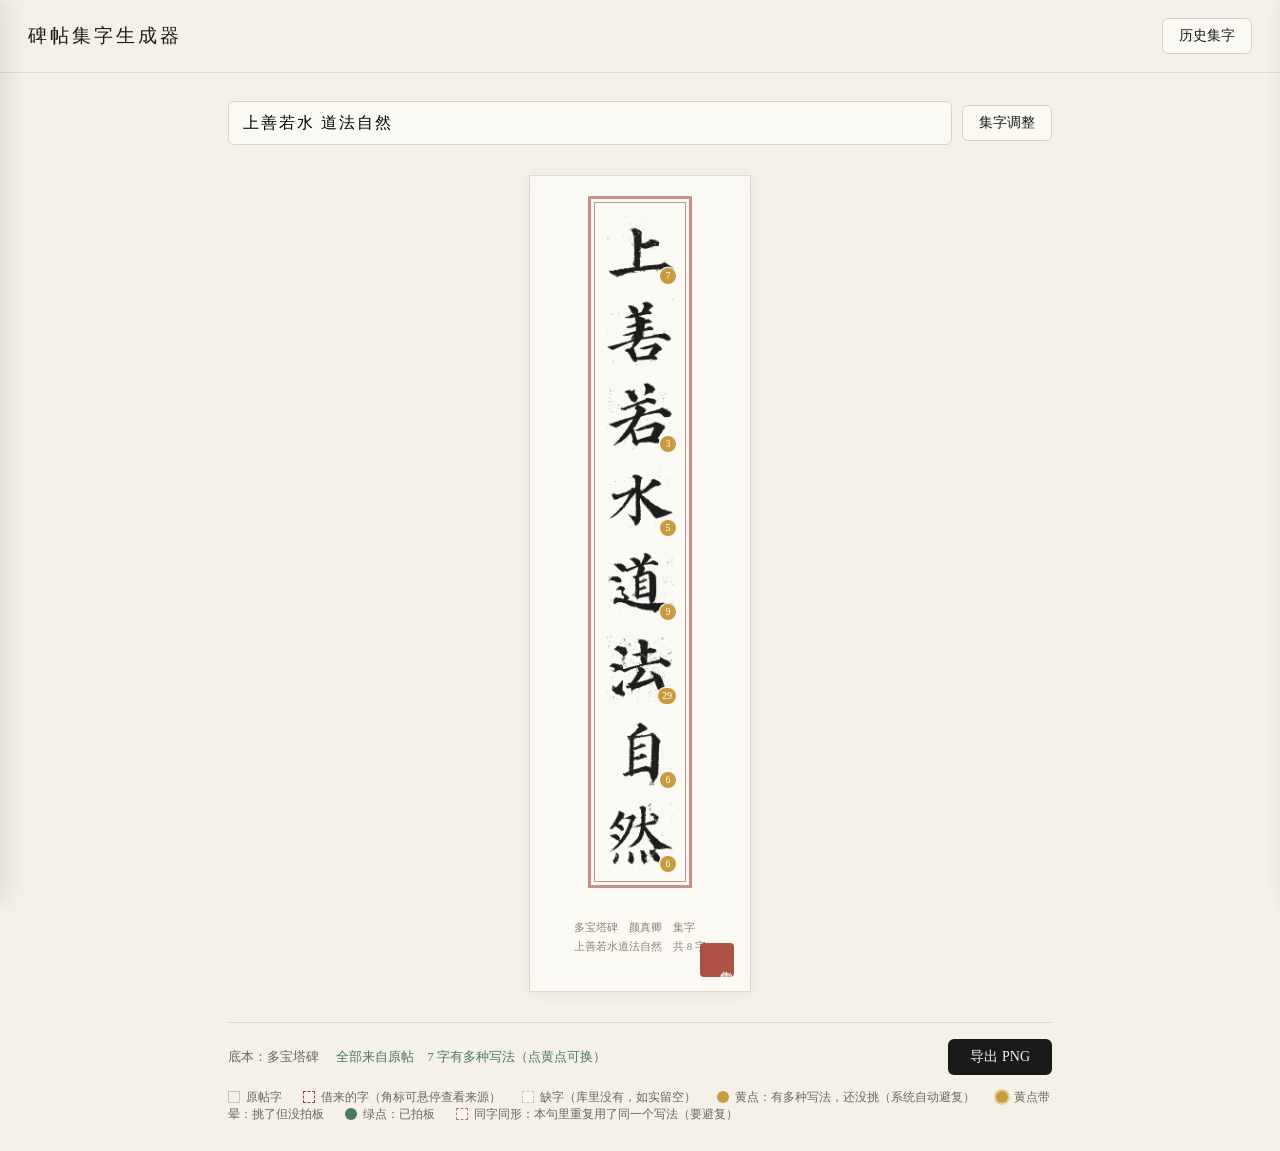
==== commit 1df33fd2: "面板第2项：成册界行+版框；原碑模式不再反整张纸；版本选择只在本句有效 界行四组开关+横界贯穿；版框只框字区，落款印章在框外下方。 原碑模式改「纸铺黑+字给白」，根治装饰被反色成蓝（连报五处），导出P" ====
--- a/web/index.html
+++ b/web/index.html
@@ -135,7 +135,7 @@
             data-tip="两列并排。输入时用空格分隔上下联，&#10;如「上善若水 道法自然」——右边那一列是上联。">对联</button>
         </div>
 
-        <h3 class="dtitle">字色</h3>
+        <h3 class="dtitle">字色（全局）</h3>
         <div class="seg" id="segInk">
           <button class="segbtn" data-v="ink" id="btnInk"
             data-tip="碑刻最常见的样子：宣纸底、墨色字。">墨色</button>
@@ -144,7 +144,8 @@
           <button class="segbtn" data-v="rub"
             data-tip="碑帖拓片本来的样子：黑底白字。&#10;整幅翻转得到的观感，不是另存一份原照片&#10;——那样体积要翻倍。">原图</button>
         </div>
-        <p class="dnote">三种字色共用同一张字形图，只是换填充色或整幅反色，所以不额外占任何体积。</p>
+        <p class="dnote">改的是整幅字的颜色，所有字一起变——不是给某一个字上色。
+三种字色共用同一张字形图，只是换填充色或整幅反色，所以不额外占任何体积。</p>
 
         <h3 class="dtitle">落款与印章</h3>
         <div class="seg" id="segTail">
@@ -172,6 +173,54 @@
         </div>
       </section>
 
+      <section class="dpane" data-key="album">
+        <h3 class="dtitle">界行</h3>
+        <div class="seg" id="segRuled">
+          <button class="segbtn" data-v="on"
+            data-tip="画上界行：册页上用来分割字列的细线，也叫乌丝栏。&#10;它是叠在排版之上的一层——条幅和对联都能叠。">开</button>
+          <button class="segbtn" data-v="off"
+            data-tip="不画界行，只留字。">关</button>
+        </div>
+        <p class="dnote">界行是叠在排版之上的一层，不是第三种排版模式——条幅、对联都能开。</p>
+
+        <h3 class="dtitle">方向</h3>
+        <div class="seg" id="segRuleDir">
+          <button class="segbtn" data-v="竖"
+            data-tip="竖界（乌丝栏）：每一列左右各一条竖线。&#10;碑帖册页最常见的样子。">竖（分列）</button>
+          <button class="segbtn" data-v="横"
+            data-tip="横界：每一「行」下方一条横线。&#10;竖排时，第 j 行就是各列的第 j 个字。">横（分行）</button>
+        </div>
+
+        <h3 class="dtitle">颜色</h3>
+        <div class="seg" id="segRuleColor">
+          <button class="segbtn" data-v="red"
+            data-tip="朱砂界行。古人用朱砂画界栏，最常见。">朱砂</button>
+          <button class="segbtn" data-v="ink"
+            data-tip="墨色界行，比朱砂沉一点。">墨色</button>
+        </div>
+
+        <h3 class="dtitle">粗细</h3>
+        <div class="seg" id="segRuleWidth">
+          <button class="segbtn" data-v="细"
+            data-tip="发丝线，最像刻本上的乌丝栏。">细</button>
+          <button class="segbtn" data-v="中">中</button>
+          <button class="segbtn" data-v="粗"
+            data-tip="明显一点，远看也分得清列。">粗</button>
+        </div>
+        <p class="dnote">导出的 PNG 里画的也是这几条线，和屏幕上看到的一致。</p>
+
+        <h3 class="dtitle">外框（页边线）</h3>
+        <div class="seg" id="segFrame">
+          <button class="segbtn" data-v="文武"
+            data-tip="一粗一细的双边，也叫文武框：外面粗、里面细。&#10;刻本册页最常见的版框。&#10;框离字多远由页边距决定——下一项调页边距，框会自己跟着走。">文武</button>
+          <button class="segbtn" data-v="单边"
+            data-tip="只画一圈细线。">单边</button>
+          <button class="segbtn" data-v="关"
+            data-tip="不画外框，只留界行（或什么都不留）。">关</button>
+        </div>
+        <p class="dnote">框画在页边距上，所以下一项【间距】调页边距时，框会跟着一起动。</p>
+      </section>
+
     </div>
     <nav class="dmenu" id="dmenu"></nav>
   </div>
--- a/web/style.css
+++ b/web/style.css
@@ -16,9 +16,26 @@
    不然朱砂模式下点开面板全是黑字，等于一边挑一边骗自己。 */
 .paper.ink-red, .versions.ink-red { --ink: #B23A30; }
 
-/* 原图：碑帖拓片本来就是黑底白字，整张翻转就是这个观感 */
-.paper.ink-rub, .versions.ink-rub { filter: invert(1); }
-.paper.ink-rub .seal { filter: invert(1); }
+/* 原图：碑帖拓片本来就是黑底白字。
+   ⚠️ **这里不用 filter: invert(1) 反整张纸**。
+   反整张纸的代价是：纸里每加一样新东西，就自动被反一次——
+   版框、界行、印章、版本角标、借字虚线框、避复框，全被反成蓝色。
+   （2026-10-25 一天里连着报了四次，都是同一个根因。）
+   改成"纸铺黑 + 字给白"，观感一样，但纸上的装饰一律保持本色，以后再加什么都不会被污染。 */
+.paper.ink-rub {
+  background: #0A0B0E;
+  border-color: #26292F;
+  --ink: #E8E6DE;   /* 白字：字形图是遮罩，颜色由 --ink 给，换这里就行 */
+}
+/* 版本面板同纸一个规矩：原碑模式改成黑底白字，不反整幅。
+   ⚠️ 面板里也有朱砂提示文字（「标红」「另有 N 处已用」），反色照样变蓝。
+   具体配色见下面「版本面板 · 原碑模式」那一组。 */
+
+/* 原碑模式下，几块"被标注的格子"的浅底也要跟着变深，
+   不然在黑纸上像打了补丁。标记色（朱砂虚线、朱砂点）保持本色，那是提示，不是字形。 */
+.paper.ink-rub .glyph.borrowed { background: #1E1A18; }
+.paper.ink-rub .glyph.missing { background: #1A1A18; }
+.paper.ink-rub .glyph.dup { background: #201A18; }
 
 body {
   margin: 0;
@@ -92,18 +109,24 @@
   background: #FBF9F3;
   border: 1px solid #E0DACB;
   box-shadow: 0 2px 14px rgba(90, 80, 60, 0.08);
-  padding: 34px 44px;
+  /* 页边距参数化：外框和（下一项的）页边距都从这里取值，改一处即可 */
+  --ppad-y: 34px;
+  --ppad-x: 44px;
+  padding: var(--ppad-y) var(--ppad-x);
   min-width: 190px;
 }
 
-/* 落款：纸左下角那一行小字，和导出 PNG 里是同一句 */
+/* 落款：在版框之外的下方（框只框字区），和导出 PNG 里是同一套分行。
+   集字内容单独占一行——以前挤在一行里，一折行就上下错位。
+   margin-top 按导出图的比例换算：导出里落款离字区 92px（字格 160），
+   屏幕上字格 76，所以 92 × 76/160 ≈ 44。 */
 .credit {
-  margin-top: 22px;
+  margin-top: 44px;
   font-size: 11px;
-  line-height: 1.7;
+  line-height: 1.75;
   color: #8A8474;
-  max-width: 62%;
   letter-spacing: 0;
+  white-space: pre-line;
 }
 
 /* 页面印章：盖在纸的右下角 */
@@ -124,6 +147,7 @@
   padding-top: 3px;
   opacity: 0.92;
   user-select: none;
+  z-index: 2;   /* 盖在版框线上方——印章是后钤的，本来就该压在线上 */
   background-size: contain;
   background-repeat: no-repeat;
   background-position: center;
@@ -134,10 +158,14 @@
 .seal.custom::before { content: ""; }
 
 .strip {
+  position: relative;   /* 横界的贯穿线是绝对定位的，靠它定位 */
   display: flex;
   flex-direction: column;
   align-items: center;
-  gap: 8px;
+  gap: var(--gg);
+  /* 字格边长和格间距参数化：横界那条贯穿线要用它们算位置 */
+  --gh: 76px;
+  --gg: 8px;
 }
 
 /* 对联：右为上联（第一列排右边），两列并排 */
@@ -151,13 +179,51 @@
   display: flex;
   flex-direction: column;
   align-items: center;
-  gap: 8px;
+  gap: var(--gg);
+}
+
+/* ---------- 成册界行（乌丝栏） ----------
+   册页上分割字列的细线。它是叠在排版之上的一层，条幅和对联都能开，
+   所以不当作第三种排版模式。
+   线色线宽由 --rule / --rule-w 两个变量给，变量挂在 strip 上——
+   主区域和预览各渲染各的，不会互相污染（和字色同一个道理）。 */
+.strip.ruled .col {
+  padding: 0 4px;
+  /* 竖界线不再画在 border 上：border 属于字列，原碑模式整纸 invert 时
+     会连字带线一起反色，朱砂就变蓝了。改成 JS 画的 .rule-v 独立元素，
+     才能单独反向反色抵消（和 .pframe、.seal 一个办法）。 */
+}
+
+/* 横界：一整条线**贯穿**所有列（珍宝馆的界行就是这样的，不是一段一段的）。
+   线由 JS 插进 strip 里，宽度撑满，位置按行号算：第 i 行下方 = i*(字高+间距) + 字高 + 间距/2 */
+.strip.ruled.ruled-h .col {
+  padding: 0;
+  border-left: none;
+  border-right: none;
+}
+
+.rule-h {
+  position: absolute;
+  left: 0;
+  right: 0;
+  height: var(--rule-w, 1px);
+  background: var(--rule, rgba(158, 61, 50, 0.55));
+  top: calc(var(--i) * (var(--gh) + var(--gg)) + var(--gh) + var(--gg) / 2);
+  pointer-events: none;
+}
+
+/* 竖界：每列左右各一条，位置由 JS 按字列的实际盒子给（和版框同一套量法） */
+.rule-v {
+  position: absolute;
+  background: var(--rule, rgba(158, 61, 50, 0.55));
+  pointer-events: none;
+  z-index: 1;
 }
 
 .glyph {
   position: relative;
-  width: 76px;
-  height: 76px;
+  width: var(--gh, 76px);
+  height: var(--gh, 76px);
   display: flex;
   align-items: center;
   justify-content: center;
@@ -445,6 +511,27 @@
 .vhint b { color: #6B6659; font-weight: normal; }
 .vhint b.warn { color: #9E3D32; }
 
+/* ---------- 版本面板 · 原碑模式 ----------
+   和纸一样：铺黑底 + 字给白，不反整幅。
+   只调"底色和分隔线"这类衬托的东西；
+   **朱砂提示一律不动**——「标红」「另有 N 处已用」这些是本色的红，
+   反色会变蓝，正是要保住的东西。 */
+.versions.ink-rub {
+  background: #0A0B0E;
+  border-color: #26292F;
+  --ink: #E8E6DE;
+}
+.versions.ink-rub .vhead { border-bottom-color: #2A2D33; }
+.versions.ink-rub .vfoot { border-top-color: #2A2D33; }
+.versions.ink-rub .vitem { background: #14151A; border-color: #2A2D33; }
+.versions.ink-rub .vitem:hover { background: #1C1E24; border-color: #C89B3C; }
+.versions.ink-rub .vitem.on { background: #16201A; }
+.versions.ink-rub .vcap { color: #6E9E7E; }          /* 绿在黑底上要提亮一点 */
+.versions.ink-rub .vhint b { color: #9A948A; }
+/* 主按钮本来是黑底白字，挪到黑面板上就看不见了——翻成浅底深字 */
+.versions.ink-rub .vfoot .primary { background: #E8E6DE; color: #1A1A1A; }
+.versions.ink-rub .vfoot .primary:hover { background: #F5F3EC; }
+
 .footbar {
   display: flex;
   align-items: center;
@@ -648,7 +735,13 @@
 }
 
 .pcol { display: flex; flex-direction: column; gap: 8px; }
-.pcol .paper { padding: 26px 30px; flex-shrink: 0; }
+/* 预览里的纸小一号，页边距跟着变小——外框的 inset 是按变量算的，会自动跟着缩 */
+.pcol .paper {
+  --ppad-y: 26px;
+  --ppad-x: 30px;
+  padding: var(--ppad-y) var(--ppad-x);
+  flex-shrink: 0;
+}
 
 /* 平时只显示"改动后"——"改动前"就是主区域本身，不用重复摆一遍 */
 .pcol.before { display: none; }
@@ -681,6 +774,27 @@
 }
 
 .pfoot .pn { font-size: 11px; color: #9A948A; }
+
+/* ---------- 外框（页边线） ----------
+   ⚠️ 框只框**字区**，不框落款。
+   以前框住整张纸，落款排着排着就掉到框线外面去了（白星 2026-10-25 报的"被框挤压"）。
+   版框本来就是框正文的，落款和印章在框外下方才对——这样落款想往下退多少都自由。
+   框的位置由 JS 按字列的实际位置算（.pframe 元素），下一项调页边距时字列一动框就跟着动。
+   「文武」= 一粗一细双边：外面粗、里面细，是刻本册页最常见的版框。 */
+.pframe {
+  position: absolute;
+  pointer-events: none;
+  z-index: 1;   /* 压在字和界行之下，但不压住印章（印章 z-index 更高） */
+}
+
+.pframe.thick { border: 3px solid var(--rule, rgba(158, 61, 50, 0.55)); }
+.pframe.thin { border: 1px solid var(--rule, rgba(158, 61, 50, 0.55)); }
+
+/* 版框、界行这两样**不需要**任何反色抵消了：
+   原碑模式已经改成"纸铺黑 + 字给白"，不再反整张纸（见上面的 .paper.ink-rub）。
+   朱砂就是朱砂，黑纸上也还是朱砂。
+   （以前这里挂着三条 filter: invert(1) 打补丁，现在一并删掉——
+     留着反而会把它们反成蓝色。） */
 
 /* ---------- 集字调整抽屉 ----------
    从右边滑出。目录竖排在抽屉最右侧，点一项，窗格朝左边展开。 */
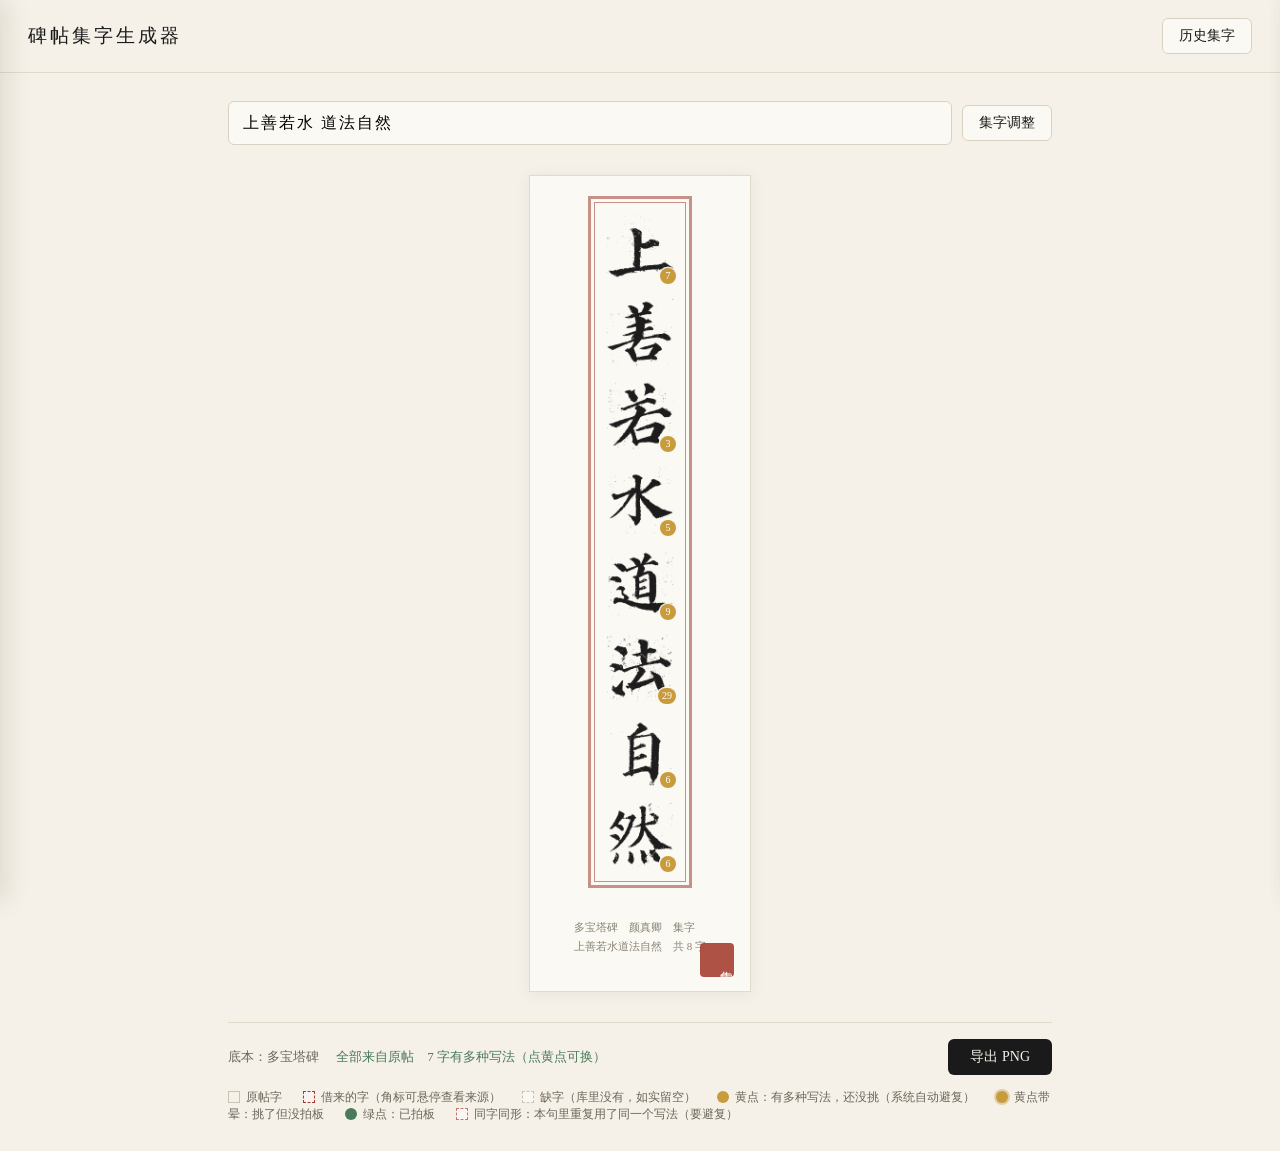
==== commit 63e2d3e2: "五大主要功能完全实现" ====
--- a/web/index.html
+++ b/web/index.html
@@ -174,22 +174,27 @@
       </section>
 
       <section class="dpane" data-key="album">
+        <h3 class="dtitle">排列方向</h3>
+        <div class="seg" id="segRuleDir">
+          <button class="segbtn" data-v="竖"
+            data-tip="竖排：字从上到下写成一列，列序从右到左——&#10;传统碑刻就是这么读的（「上下竖写，由右及左」）。&#10;界行配竖线（乌丝栏，用来分列）。">竖排（成列）</button>
+          <button class="segbtn" data-v="横"
+            data-tip="横排：字从右到左写成一行，行序从上到下。&#10;界行配横线（用来分行）。&#10;注意：界行是「行与行之间的分界线」，必然和字的走向垂直——&#10;所以竖排只能配竖线、横排只能配横线，不能混着来。">横排（成行）</button>
+        </div>
+        <p class="dnote">这一项管的是字怎么排，不是界行线怎么画——线的方向由它推导。
+⚠️ 竖排里「行」和「字」的方向跟横排是反的：
+字距是上下方向（同一列里字与字），行距是左右方向（列与列）。
+这是竖排的读法决定的，跟我们平时横着写字的直觉正好相反。</p>
+
         <h3 class="dtitle">界行</h3>
         <div class="seg" id="segRuled">
           <button class="segbtn" data-v="on"
-            data-tip="画上界行：册页上用来分割字列的细线，也叫乌丝栏。&#10;它是叠在排版之上的一层——条幅和对联都能叠。">开</button>
+            data-tip="画上界行：行与行之间的分界线，&#10;朱色叫朱丝栏、墨色叫乌丝栏。&#10;线的方向跟着上面的排列方向走，都是整条贯穿的。">开</button>
           <button class="segbtn" data-v="off"
             data-tip="不画界行，只留字。">关</button>
         </div>
-        <p class="dnote">界行是叠在排版之上的一层，不是第三种排版模式——条幅、对联都能开。</p>
-
-        <h3 class="dtitle">方向</h3>
-        <div class="seg" id="segRuleDir">
-          <button class="segbtn" data-v="竖"
-            data-tip="竖界（乌丝栏）：每一列左右各一条竖线。&#10;碑帖册页最常见的样子。">竖（分列）</button>
-          <button class="segbtn" data-v="横"
-            data-tip="横界：每一「行」下方一条横线。&#10;竖排时，第 j 行就是各列的第 j 个字。">横（分行）</button>
-        </div>
+        <p class="dnote">界行线的方向由排列方向决定：竖排画竖线（分列），横排画横线（分行）。
+都是贯穿整幅的一整条，不是一段一段的（珍宝馆的界行就是贯穿的）。</p>
 
         <h3 class="dtitle">颜色</h3>
         <div class="seg" id="segRuleColor">
@@ -221,6 +226,89 @@
         <p class="dnote">框画在页边距上，所以下一项【间距】调页边距时，框会跟着一起动。</p>
       </section>
 
+      <section class="dpane" data-key="space">
+        <h3 class="dtitle">整体松紧</h3>
+        <div class="seg" id="segPreset">
+          <button class="segbtn" data-v="紧"
+            data-tip="字挤、行密、留白窄。&#10;字多的时候用这个，一幅放得下。">紧凑</button>
+          <button class="segbtn" data-v="中"
+            data-tip="默认值。字距 8、行距 34、页边距 34。">适中</button>
+          <button class="segbtn" data-v="疏"
+            data-tip="字疏、行宽、留白多。&#10;字少的时候用这个，显得从容。">疏朗</button>
+        </div>
+        <p class="dnote">三档预设一次设好三项；下面三个滑杆可以再单独微调，
+改完照旧点【应用改动】才落到主区域。</p>
+
+        <h3 class="dtitle">字距</h3>
+        <div class="slide">
+          <input type="range" id="rngGap" min="0" max="24" step="1"
+            data-tip="同一列里，字与字之间的距离。&#10;挤紧了像摩崖，放开一点像册页。">
+          <span class="sval" id="valGap"></span>
+        </div>
+
+        <h3 class="dtitle">行距</h3>
+        <div class="slide">
+          <input type="range" id="rngRow" min="10" max="64" step="2"
+            data-tip="列与列之间的距离。&#10;竖排时一「行」就是一竖列，所以行距是横着量的——
+只有对联（两列）时才看得出来。">
+          <span class="sval" id="valRow"></span>
+        </div>
+
+        <h3 class="dtitle">页边距</h3>
+        <div class="slide">
+          <input type="range" id="rngPad" min="12" max="64" step="2"
+            data-tip="纸的四边留白。左右会比上下宽一些，这是竖幅该有的样子。&#10;版框画在页边距上，调这一项框会跟着动。">
+          <span class="sval" id="valPad"></span>
+        </div>
+        <p class="dnote">导出 PNG 用的是同一组值，只按字格大小换算了比例，
+所以屏幕上看到的和拿到的必然一致。</p>
+      </section>
+
+      <section class="dpane" data-key="mask">
+        <h3 class="dtitle">字格遮罩</h3>
+        <div class="seg" id="segMask">
+          <button class="segbtn" data-v="关"
+            data-tip="不叠辅助线，只留字。&#10;要拿去装裱、或者已经临熟了，就用这个。">关</button>
+          <button class="segbtn" data-v="田"
+            data-tip="田字格：一横一竖过字格中心，把一格分成四块。&#10;最基础的临帖辅助线——看重心落在哪、偏旁占了多少。">田字格</button>
+          <button class="segbtn" data-v="米"
+            data-tip="米字格：田字格再添两条对角线。&#10;多出来的斜线用来看撇捺的走向、字往哪个方向舒展。">米字格</button>
+          <button class="segbtn" data-v="九"
+            data-tip="九宫格：井字线把一格分成九块。&#10;看中宫收不收得住、四面八方的笔画铺得匀不匀——练结构用。">九宫格</button>
+        </div>
+        <p class="dnote">辅助线叠在每一个字格上，用来对着看结构，不是装饰。
+导出 PNG 里也画，可以打印出来描。
+线用淡墨灰，不和朱砂字抢颜色；原碑模式（黑底白字）下自动换成淡灰白，才看得见。</p>
+
+        <h3 class="dtitle">同字同形的标记</h3>
+        <p class="dnote">本句里同一个写法被用到两次以上，那一格左上角会挂一枚红色感叹号。
+⚠️ 这里不用虚线框——遮罩一上场，格子里本来就有线，
+再来一圈虚线框就分不清哪条是辅助线、哪条是提醒了。</p>
+      </section>
+
+      <section class="dpane" data-key="brush">
+        <h3 class="dtitle">朱笔标注</h3>
+        <div class="seg" id="segBrush">
+          <button class="segbtn" data-v="on"
+            data-tip="打开之后，主区域里的字就可以点了——&#10;点哪个字，哪个字染成朱砂，用来标重点、标要练的字。&#10;再点一下取消。">开</button>
+          <button class="segbtn" data-v="off"
+            data-tip="关掉朱笔，整幅回到统一颜色。&#10;已经标过的字还记着，再开回来还在。">关</button>
+        </div>
+
+        <div class="brushbox">
+          <span class="btip" id="brushTip">还没标任何字</span>
+          <button class="ghost" id="btnBrushClear"
+            data-tip="把这一句标过的朱笔一次全清掉。">全部取消</button>
+        </div>
+
+        <p class="dnote">朱笔是逐字的：点哪个字，哪个字变红。
+同一句里第 1 个「之」和第 2 个「之」可以分别标——键是「碑:字#本句第几次」，
+和版本选择同一套规矩，所以换了句子会自动清空。
+⚠️ 字色已经是「朱砂」时，朱笔的字反过来染成墨色——
+不然满纸皆红，根本看不出标的是哪个。
+导出 PNG 里也是这个颜色，打印出来照样看得出重点。</p>
+      </section>
+
     </div>
     <nav class="dmenu" id="dmenu"></nav>
   </div>
--- a/web/style.css
+++ b/web/style.css
@@ -26,6 +26,7 @@
   background: #0A0B0E;
   border-color: #26292F;
   --ink: #E8E6DE;   /* 白字：字形图是遮罩，颜色由 --ink 给，换这里就行 */
+  --mask: rgba(232, 230, 222, 0.26);   /* 辅助线在黑纸上看不见，换成淡灰白 */
 }
 /* 版本面板同纸一个规矩：原碑模式改成黑底白字，不反整幅。
    ⚠️ 面板里也有朱砂提示文字（「标红」「另有 N 处已用」），反色照样变蓝。
@@ -102,18 +103,49 @@
   border-radius: 6px;
 }
 
-.stage { display: flex; justify-content: center; margin: 30px 0; }
+/* ⚠️ 纸可能比舞台宽（字一多就会），这时必须能横向滚，不能把左边的字"吃掉"。
+   居中用 safe center：放不下时自动退回左对齐——
+   普通 center 会把溢出的左半边推到滚动区外面，永远看不见，也不给滚动条，
+   对联一多列就"左边的字顶出屏幕"（白星 2026-10-25 报的）。
+   safe 不被支持时会退回上一行的 center，不会比现在更差。 */
+.stage {
+  display: flex;
+  justify-content: center;
+  justify-content: safe center;
+  overflow-x: auto;
+  /* 开了滚动就会按 padding 盒裁切，留一圈免得把纸的投影切掉一条硬边 */
+  padding: 12px 4px;
+  margin: 18px 0;
+}
+/* 居中靠自动外边距，不靠 justify-content——
+   放不下时自动外边距会退化成 0，纸就贴着左边摆、往右溢出，
+   这样溢出的部分一定在滚动条够得着的一侧（比 safe center 更老牌，人人支持）。 */
+.stage > .paper { margin: 0 auto; }
 
 .paper {
   position: relative;
   background: #FBF9F3;
   border: 1px solid #E0DACB;
   box-shadow: 0 2px 14px rgba(90, 80, 60, 0.08);
-  /* 页边距参数化：外框和（下一项的）页边距都从这里取值，改一处即可 */
+  /* 间距参数化：字距 / 行距 / 页边距，都由【间距】面板给，改一处即可。
+     ⚠️ 这三个变量**必须定义在 .paper 上**，不能定义在 .strip 上——
+     面板是把值写在纸上的（主区域和预览各管各的），写在 strip 上会把它自己的默认值
+     盖住继承来的值，滑杆就永远调不动（白星 2026-10-25 报的"只有页边距有变化"）。 */
+  --gh: 76px;    /* 字格边长 */
+  --gg: 8px;     /* 字距：字与字之间 */
+  --gr: 34px;    /* 行距：列与列（竖排）/ 行与行（横排）*/
   --ppad-y: 34px;
   --ppad-x: 44px;
+  /* 遮罩（田字格 / 米字格 / 九宫格）的辅助线色。
+     用淡墨灰而不是朱砂：朱砂字模式下，朱砂线会和笔画一个颜色，分不清哪条是线。
+     原碑模式（黑底）在 .paper.ink-rub 里换成淡灰白。 */
+  --mask: rgba(120, 112, 98, 0.32);
   padding: var(--ppad-y) var(--ppad-x);
-  min-width: 190px;
+  /* ⚠️ 纸是 .stage 的 flex 子项，最小宽度必须是**内容的最小宽**（min-content），
+     不能写死一个比它小的数——写死 190px 就等于允许纸被压到比字区还窄，
+     字就跑到纸外面去了（横排 5 字、竖排对联 4 列就开始犯，白星 2026-10-25 报的）。
+     撑不下时纸保持内容宽、由 .stage 横向滚动，而不是让字溢出。 */
+  min-width: min-content;
 }
 
 /* 落款：在版框之外的下方（框只框字区），和导出 PNG 里是同一套分行。
@@ -162,18 +194,23 @@
   display: flex;
   flex-direction: column;
   align-items: center;
-  gap: var(--gg);
-  /* 字格边长和格间距参数化：横界那条贯穿线要用它们算位置 */
-  --gh: 76px;
-  --gg: 8px;
-}
-
-/* 对联：右为上联（第一列排右边），两列并排 */
+  gap: var(--gr);   /* 列与列 / 行与行，统称「行距」 */
+  /* ⚠️ --gh / --gg / --gr 的默认值定义在 .paper 上（见那里），这里不要再定义一遍：
+     定义在这层会盖掉从纸继承下来的值，【间距】的滑杆就调不动了。 */
+}
+
+/* 对联：右为上联（第一列排右边），两列并排。列间距就是【间距】里的「行距」 */
 .strip.duilian {
   flex-direction: row-reverse;
   align-items: flex-start;
-  gap: 34px;
-}
+  gap: var(--gr, 34px);
+}
+
+/* 横排：字从右到左成行，行序从上到下（传统竖排的读法调个个儿）。
+   strip 本身不用改（本来就是 column = 行从上到下），
+   只要把每一段内部从「竖着排」改成「横着排、从右往左」就行。
+   ⚠️ 横排时不加 .duilian——那会把 strip 掰成 row-reverse，段就横着排了，不对。 */
+.strip.heng .col { flex-direction: row-reverse; }
 
 .col {
   display: flex;
@@ -194,23 +231,9 @@
      才能单独反向反色抵消（和 .pframe、.seal 一个办法）。 */
 }
 
-/* 横界：一整条线**贯穿**所有列（珍宝馆的界行就是这样的，不是一段一段的）。
-   线由 JS 插进 strip 里，宽度撑满，位置按行号算：第 i 行下方 = i*(字高+间距) + 字高 + 间距/2 */
-.strip.ruled.ruled-h .col {
-  padding: 0;
-  border-left: none;
-  border-right: none;
-}
-
-.rule-h {
-  position: absolute;
-  left: 0;
-  right: 0;
-  height: var(--rule-w, 1px);
-  background: var(--rule, rgba(158, 61, 50, 0.55));
-  top: calc(var(--i) * (var(--gh) + var(--gg)) + var(--gh) + var(--gg) / 2);
-  pointer-events: none;
-}
+/* 界行线本身（竖排是竖线、横排是横线）都是 JS 画的 .rule-v 独立元素，
+   按字列的实际盒子定位、贯穿整幅——见下面 .rule-v。
+   （以前横界是这里的 .rule-h，按行号用 CSS 算位置；现在两个方向统一走 JS 一套算法。） */
 
 /* 竖界：每列左右各一条，位置由 JS 按字列的实际盒子给（和版框同一套量法） */
 .rule-v {
@@ -281,6 +304,7 @@
 
 .glyph.borrowed .dot {
   position: absolute;
+  z-index: 2;
   top: 5px;
   right: 5px;
   width: 8px;
@@ -296,11 +320,96 @@
   font-size: 20px;
 }
 
-/* 同字同形：本句里同一个写法被用了两次以上（书法忌讳，要避复） */
-.glyph.dup {
-  background: #FDF6F4;
-  outline: 1px dashed #C0796B;
-  outline-offset: -1px;
+/* 同字同形：本句里同一个写法被用了两次以上（书法忌讳，要避复）。
+   ⚠️ 标记是**左上角一枚红色感叹号**，不是虚线框——
+   遮罩（田字格 / 米字格 / 九宫格）一上场，格子里本来就有辅助线，
+   再来一圈虚线框就分不清哪条是辅助线、哪条是提醒（2026-10-25 定的取舍）。 */
+.glyph.dup { background: #FDF6F4; }
+
+.glyph .warnsign {
+  position: absolute;
+  top: 3px;
+  left: 3px;
+  width: 14px;
+  height: 14px;
+  border-radius: 50%;
+  background: #9E3D32;
+  color: #FBF9F3;
+  font-size: 11px;
+  font-weight: 700;
+  line-height: 14px;
+  text-align: center;
+  font-family: system-ui, -apple-system, "Segoe UI", sans-serif;
+  pointer-events: none;
+  z-index: 3;   /* 压在遮罩辅助线之上——提醒得一眼看见 */
+}
+/* 黑纸上朱砂偏暗，提亮一档才看得清（和界行同理：标记保持本色，只调明度） */
+.paper.ink-rub .glyph .warnsign { background: #D4705E; }
+
+/* ---------- 字格遮罩：田字格 / 米字格 / 九宫格 ----------
+   叠在每个字格上的一层辅助线，方便对着看结构。
+   画在 .glyph::after 上（::before 已经被字形图当遮罩用了），不额外加 DOM。
+   线色由 --mask 给，变量挂在**纸**上——主区域和预览各管各的，和字色同一套路。
+   导出 PNG 里画的是同一套线（见 app.js 的 paintDecor），可以打印出来描。 */
+.glyph::after {
+  content: '';
+  position: absolute;
+  inset: 0;
+  pointer-events: none;
+  z-index: 1;   /* 压在字上、但不压住角标（版本角标 z-index 更高，见下面） */
+  display: none;
+}
+.paper.mask-tian .glyph::after,
+.paper.mask-mi .glyph::after,
+.paper.mask-jiu .glyph::after { display: block; }
+
+/* 田字格：一横一竖过字格中心 */
+.paper.mask-tian .glyph::after {
+  background:
+    linear-gradient(var(--mask), var(--mask)) 50% 0 / 1px 100% no-repeat,
+    linear-gradient(var(--mask), var(--mask)) 0 50% / 100% 1px no-repeat;
+}
+
+/* 米字格：田字格再添两条对角线。
+   对角线用渐变在 50% 处切出一条 1px 的线——和导出里的画法是同一套分法。 */
+.paper.mask-mi .glyph::after {
+  background:
+    linear-gradient(var(--mask), var(--mask)) 50% 0 / 1px 100% no-repeat,
+    linear-gradient(var(--mask), var(--mask)) 0 50% / 100% 1px no-repeat,
+    linear-gradient(to bottom right,
+      transparent calc(50% - 0.5px), var(--mask) calc(50% - 0.5px),
+      var(--mask) calc(50% + 0.5px), transparent calc(50% + 0.5px)),
+    linear-gradient(to bottom left,
+      transparent calc(50% - 0.5px), var(--mask) calc(50% - 0.5px),
+      var(--mask) calc(50% + 0.5px), transparent calc(50% + 0.5px));
+}
+
+/* 九宫格：井字线，两条竖线两条横线，把一格分成九块 */
+.paper.mask-jiu .glyph::after {
+  background:
+    linear-gradient(var(--mask), var(--mask)) calc(100% / 3) 0 / 1px 100% no-repeat,
+    linear-gradient(var(--mask), var(--mask)) calc(200% / 3) 0 / 1px 100% no-repeat,
+    linear-gradient(var(--mask), var(--mask)) 0 calc(100% / 3) / 100% 1px no-repeat,
+    linear-gradient(var(--mask), var(--mask)) 0 calc(200% / 3) / 100% 1px no-repeat;
+}
+
+/* ---------- 朱笔标注（逐字标重点）----------
+   字形图是"透明底 + 单色墨"的遮罩，颜色由 --ink 给（见 .glyph::before），
+   所以标一个字只要**在这一格上把 --ink 换掉**，不用另存一份图、也不用重画。
+   三种字色下的取值和导出 PNG 共用 app.js 里的 brushInk()。 */
+.glyph.brushed { --ink: #B23A30; }                 /* 默认：墨底朱字 */
+.paper.ink-red .glyph.brushed { --ink: #1A1A1A; }  /* 整幅已是朱砂 → 反过来染墨，才看得出 */
+.paper.ink-rub .glyph.brushed { --ink: #C45A48; }  /* 黑底：暗朱砂看不见，提亮一档 */
+
+/* 朱笔模式下，主区域的字格变成可点的（预览窗格不可点，挑字只在主区域做） */
+.paper.brushing .glyph.pickable { cursor: pointer; }
+.paper.brushing .glyph.pickable:hover {
+  background: #FBF1EC;
+  box-shadow: inset 0 0 0 1px rgba(158, 61, 50, 0.35);
+}
+.paper.brushing.ink-rub .glyph.pickable:hover {
+  background: #241C1A;
+  box-shadow: inset 0 0 0 1px rgba(196, 90, 72, 0.5);
 }
 
 /* 缺字格下方显示输入的原字 */
@@ -320,6 +429,7 @@
    角标里写的是这个字在碑里一共有几种写法 */
 .glyph .vdot {
   position: absolute;
+  z-index: 2;   /* 版本角标要压在遮罩辅助线之上，不然会被一条细线划过 */
   right: 2px;
   bottom: 2px;
   min-width: 16px;
@@ -731,17 +841,16 @@
   padding: 20px 16px;
   display: flex;
   justify-content: center;
+  justify-content: safe center;   /* 放不下时退回左对齐，溢出的部分才滚得到 */
   align-items: flex-start;
 }
 
 .pcol { display: flex; flex-direction: column; gap: 8px; }
-/* 预览里的纸小一号，页边距跟着变小——外框的 inset 是按变量算的，会自动跟着缩 */
-.pcol .paper {
-  --ppad-y: 26px;
-  --ppad-x: 30px;
-  padding: var(--ppad-y) var(--ppad-x);
-  flex-shrink: 0;
-}
+/* 预览里的纸和主区域**同尺寸**——所见即所得，预览不是缩略图。
+   （这里以前写过 --ppad-y/x 想让纸"小一号"，但 JS 是把间距写在纸的 inline style 上的，
+   内联样式压过样式表，那两行一直是死的，删掉免得误导。）
+   flex-shrink: 0 是纵向的：预览区可以上下滚，纸不该被压扁。 */
+.pcol .paper { flex-shrink: 0; }
 
 /* 平时只显示"改动后"——"改动前"就是主区域本身，不用重复摆一遍 */
 .pcol.before { display: none; }
@@ -916,6 +1025,28 @@
   white-space: pre-line;
 }
 
+/* 间距滑杆：左边拖，右边实时显示当前值 */
+.slide {
+  display: flex;
+  align-items: center;
+  gap: 12px;
+  margin: 2px 0 4px;
+}
+
+.slide input[type="range"] {
+  flex: 1;
+  accent-color: #9E3D32;
+  cursor: pointer;
+}
+
+.sval {
+  min-width: 54px;
+  text-align: right;
+  font-size: 12px;
+  color: #6B6659;
+  font-variant-numeric: tabular-nums;
+}
+
 /* 分段选择：排版 / 字色，点哪个用哪个 */
 .seg { display: flex; gap: 8px; }
 
@@ -1012,6 +1143,21 @@
   border-radius: 8px;
   background: #FBF9F3;
 }
+
+/* 朱笔那一栏：左边报"标了几个字"，右边一个【全部取消】 */
+.brushbox {
+  margin-top: 12px;
+  padding: 10px 14px;
+  border: 1px solid #EAE5D6;
+  border-radius: 8px;
+  background: #FBF9F3;
+  display: flex;
+  align-items: center;
+  justify-content: space-between;
+  gap: 10px;
+}
+.btip { font-size: 12px; color: #8A8474; }
+.btip.on { color: #9E3D32; }
 
 .sealprev {
   display: flex;
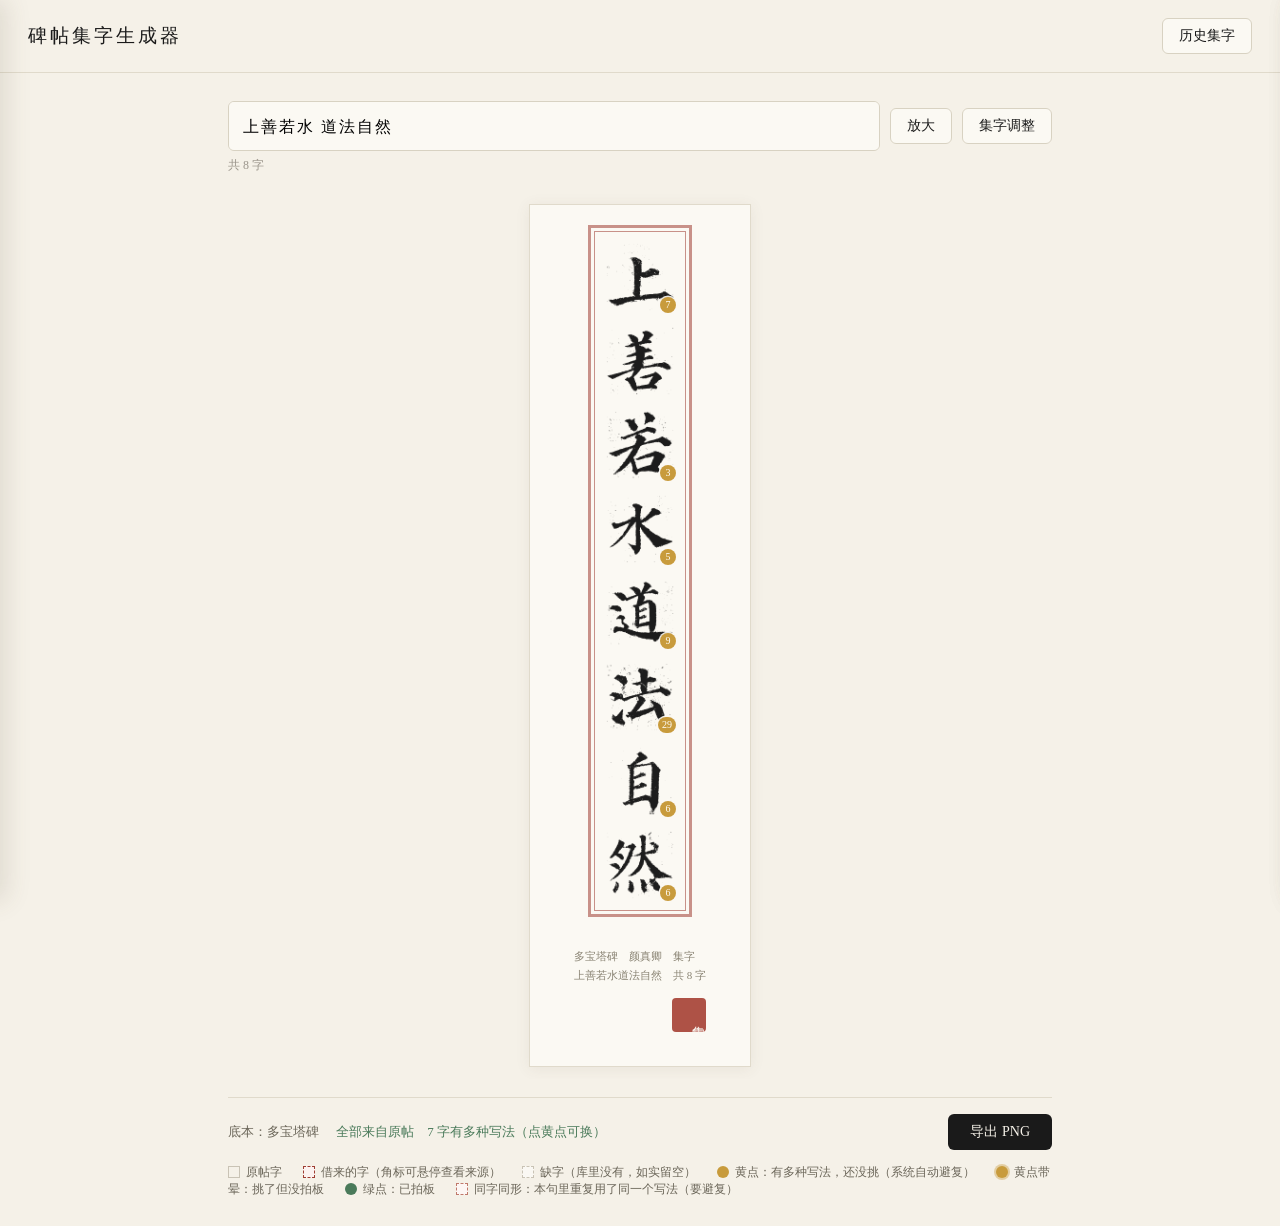
==== commit 7b425bd2: "组会四项修复 + 全库简繁反查 + 输入区超长文本提示（自检 279 全过）" ====
--- a/web/index.html
+++ b/web/index.html
@@ -15,11 +15,17 @@
 
 <main data-page-node-id="W1yF9pCwH8JaneRxsjH8tr">
   <section class="panel" data-page-node-id="Lt58buv0THlxbLHks04Sgv">
-    <div class="row" data-page-node-id="KdD2XFUH9l5Tf00s6TeVOu">
-      <input id="input" type="text" value="上善若水 道法自然" placeholder="输入一句话；对联请用空格分隔上下联" data-page-node-id="TnnkihbDirbengheL3lZ30">
+    <div class="row" id="inputRow" data-page-node-id="KdD2XFUH9l5Tf00s6TeVOu">
+      <!-- ⚠️ 是 textarea 不是 input：单行 input 根本输不进换行符，
+           而「换行」早就是合法的分段符（切分时用的是 \s+，含 \n）。
+           这里换掉而不是"再加一个多行框"——两份值要互相同步，迟早出 bug。 -->
+      <textarea id="input" rows="1" placeholder="输入一句话；对联用空格或换行分隔上下联" data-page-node-id="TnnkihbDirbengheL3lZ30">上善若水 道法自然</textarea>
+      <button class="ghost" id="btnInputZoom"
+        data-tip="把输入框展开高一点：长句子能一口气看全，也能滚着改。&#10;再点一次还原。&#10;换行和空格一样都是分段——分几段就排几列。">放大</button>
       <button class="pick" id="btnAdjust"
         data-tip="打开右侧的调整面板：底本、排版、字色都在这里。&#10;面板从右边滑出来，左边的目录可以切换分组。">集字调整</button>
     </div>
+    <p class="leninfo" id="lenInfo" aria-live="polite"></p>
   </section>
 
   <section class="stage" data-page-node-id="hpOHIgTHkry0eaatCOYhM5">
@@ -309,6 +315,32 @@
 导出 PNG 里也是这个颜色，打印出来照样看得出重点。</p>
       </section>
 
+      <section class="dpane" data-key="borrow">
+        <h3 class="dtitle">借字</h3>
+        <div class="seg" id="segBorrow">
+          <button class="segbtn" data-v="off"
+            data-tip="不借，只认当前这块碑。&#10;碑里没有的字就如实留空——这是默认，也是本项目的红线。">不借</button>
+          <button class="segbtn" data-v="fill"
+            data-tip="只有这块碑里没有的字，才从别的碑借一个补上。&#10;本碑有的字不会动——保住「忠实一块碑」。">补缺</button>
+          <button class="segbtn" data-v="mix"
+            data-tip="本碑有这个字，也把别的碑的写法一并列出来让你挑。&#10;古人集字确有「集古字」的做法，但串着用会失了一碑的笔意。">混搭</button>
+        </div>
+
+        <div class="borrowbox">
+          <span class="blabel">可以从这些碑借</span>
+          <div class="bks" id="borrowBooks"></div>
+        </div>
+
+        <p class="blive blive-btn" id="borrowTip" role="button" tabindex="0">还没开始借字</p>
+        <div class="blist" id="borrowList" hidden></div>
+        <p class="dnote">借来的字在纸上套<span class="ibor">朱砂虚线框</span>，右下角有个小点；
+鼠标停上去会写明它出自哪一块碑。点上面那行字，还能展开整句的用字清单。
+<br>⚠️ <b>导出 PNG 时不画这个红框</b>——成品是要拿去展示的，套一圈红框就没法用了。
+借了哪些字，由<b>落款那句「其中 N 字借自《某碑》」</b>担着：
+出处写在明面上，软件的责任尽到了；成品的版面留给字自己。
+<br>勾掉的碑这次不参与；当前底本自己永远不出现在列表里。</p>
+      </section>
+
     </div>
     <nav class="dmenu" id="dmenu"></nav>
   </div>
--- a/web/style.css
+++ b/web/style.css
@@ -92,6 +92,9 @@
 
 .row { display: flex; gap: 10px; align-items: center; }
 
+/* 输入框是 textarea（为了能吃下换行符），这里把它打扮得和原来那个单行框一样。
+   ⚠️ resize:none：右下角那个拖拽把手会让人不小心把框拽变形，
+   要放大就点旁边的【放大】按钮——只有一个入口，就不会有两套状态。 */
 #input {
   flex: 1;
   padding: 12px 14px;
@@ -101,7 +104,31 @@
   background: #FBF9F3;
   border: 1px solid #D8D2C2;
   border-radius: 6px;
-}
+  line-height: 1.6;
+  resize: none;
+  overflow-y: auto;
+  /* 常态跟着内容长高，最多 5 行（更高的部分滚着看，或者点【放大】） */
+  min-height: 46px;
+  max-height: 150px;
+}
+
+/* 【放大】：就地展开成一块高编辑区，可滚动。再点一次还原。
+   不用弹浮层——浮层要处理遮罩、Esc、焦点，多一处状态就多一处 bug，
+   和预览窗格那个【放大】保持同一套交互。 */
+.row.big #input { height: 240px; max-height: 240px; }
+.row.big #btnInputZoom { background: #EDE7D8; }
+/* 展开后按钮贴着顶边，别吊在 240px 高的框子正中间 */
+.row.big { align-items: flex-start; }
+.row.big #btnAdjust, .row.big #btnInputZoom { margin-top: 2px; }
+
+/* 字数提示：平时不显眼，快到上限了才提醒 */
+.leninfo {
+  margin: 6px 0 0;
+  font-size: 12px;
+  color: #9A948A;
+  min-height: 16px;
+}
+.leninfo.warn { color: #9E3D32; }
 
 /* ⚠️ 纸可能比舞台宽（字一多就会），这时必须能横向滚，不能把左边的字"吃掉"。
    居中用 safe center：放不下时自动退回左对齐——
@@ -161,11 +188,17 @@
   white-space: pre-line;
 }
 
-/* 页面印章：盖在纸的右下角 */
+/* 页面印章：跟在落款**下面**、靠右——和导出 PNG 里是同一套位置。
+   ⚠️ 以前是 position:absolute 钉死在纸的右下角，落款一长（缺字多、或挂着
+   「其中 N 字借自《颜勤礼碑》」那行说明）就被印章压住看不见了
+   （白星 2026-10-28 小组组会报的）。
+   现在排在落款**之后的正常流**里：落款往下长，印章就跟着往下走，永远压不到字。
+   右边缘和落款对齐（margin-left:auto），导出图里也是这么定的（W - PADX - 印宽）。
+   position 留着 relative 是为了保住 z-index——印章是后钤的，本来就该压在版框线上。 */
 .seal {
-  position: absolute;
-  right: 16px;
-  bottom: 14px;
+  position: relative;
+  display: block;
+  margin: 12px 0 0 auto;   /* 紧跟落款、靠右 */
   width: 34px;
   height: 34px;
   border-radius: 4px;
@@ -1272,3 +1305,96 @@
 }
 
 .bksrc:hover { border-bottom-style: solid; }
+
+/* ---- 借字窗格（2026-10-27）----
+   借来的写法在纸上套朱砂虚线框；这里是把「哪些碑可以借」摆出来 */
+.borrowbox {
+  margin-top: 12px;
+  padding: 10px 14px;
+  border: 1px solid #EAE5D6;
+  border-radius: 8px;
+  background: #FBF9F3;
+}
+.blabel { display: block; font-size: 12px; color: #8A8474; margin-bottom: 8px; }
+.bks { display: flex; flex-wrap: wrap; gap: 8px; }
+.bks label {
+  display: inline-flex;
+  align-items: center;
+  gap: 6px;
+  padding: 5px 10px;
+  border: 1px solid #E2DCCB;
+  border-radius: 999px;
+  background: #FFFCF6;
+  font-size: 12px;
+  color: #5B5548;
+  cursor: pointer;
+  user-select: none;
+}
+.bks label:hover { border-color: #C89B3C; }
+.bks input { margin: 0; accent-color: #9E3D32; }
+.blive { margin-top: 10px; font-size: 12px; color: #8A8474; }
+.blive.on { color: #9E3D32; }
+.blive-btn { cursor: pointer; user-select: none; }
+.blive-btn:hover { text-decoration: underline; }
+.blive-btn::after { content: ' ⌄'; }
+
+/* 「本句用字清单」：每个字一行，写清它是本碑的、借的、还是缺的 */
+.blist {
+  margin-top: 8px;
+  max-height: 190px;
+  overflow-y: auto;
+  border: 1px solid #EAE5D6;
+  border-radius: 8px;
+  background: #FFFCF6;
+  padding: 6px 0;
+}
+.blist[hidden] { display: none; }
+.brow {
+  display: flex;
+  align-items: baseline;
+  gap: 8px;
+  padding: 4px 12px;
+  font-size: 12px;
+  color: #5B5548;
+  line-height: 1.5;
+}
+.brow + .brow { border-top: 1px dotted #EFE9DA; }
+.brow .bch {
+  width: 1.6em;
+  flex: none;
+  font-size: 14px;
+  color: #2C2C2A;
+}
+.brow .bfrom { flex: 1; }
+.brow.is-borrow .bfrom { color: #9E3D32; }
+.brow.is-miss .bfrom { color: #8A8474; }
+.brow .btag {
+  flex: none;
+  font-size: 11px;
+  padding: 1px 6px;
+  border-radius: 999px;
+  border: 1px solid #E2DCCB;
+  color: #8A8474;
+}
+.brow.is-brush .btag { border-color: #C9A79F; color: #9E3D32; }
+.ibor {
+  display: inline-block;
+  padding: 0 6px;
+  border: 1px dashed #9E3D32;
+  border-radius: 4px;
+  color: #9E3D32;
+}
+
+/* 借来的字 hallmark：右下角那个小点（朱笔/缺字各有自己的说法，别混） */
+.glyph.borrowed::after { z-index: 2; }
+
+/* 版本面板里，借来的写法要一眼分得出：虚线框 + 标出碑名 */
+.vitem.vborrow { border-style: dashed; border-color: #C0A79E; background: #FDF7F5; }
+.vitem.vborrow .vbfrom {
+  display: block;
+  font-size: 11px;
+  color: #9E3D32;
+  margin-top: 2px;
+}
+.versions.ink-rub .vitem.vborrow { background: #1E1A18; border-color: #6B4A44; }
+.versions.ink-rub .vitem.vborrow .vbfrom { color: #D08A7C; }
